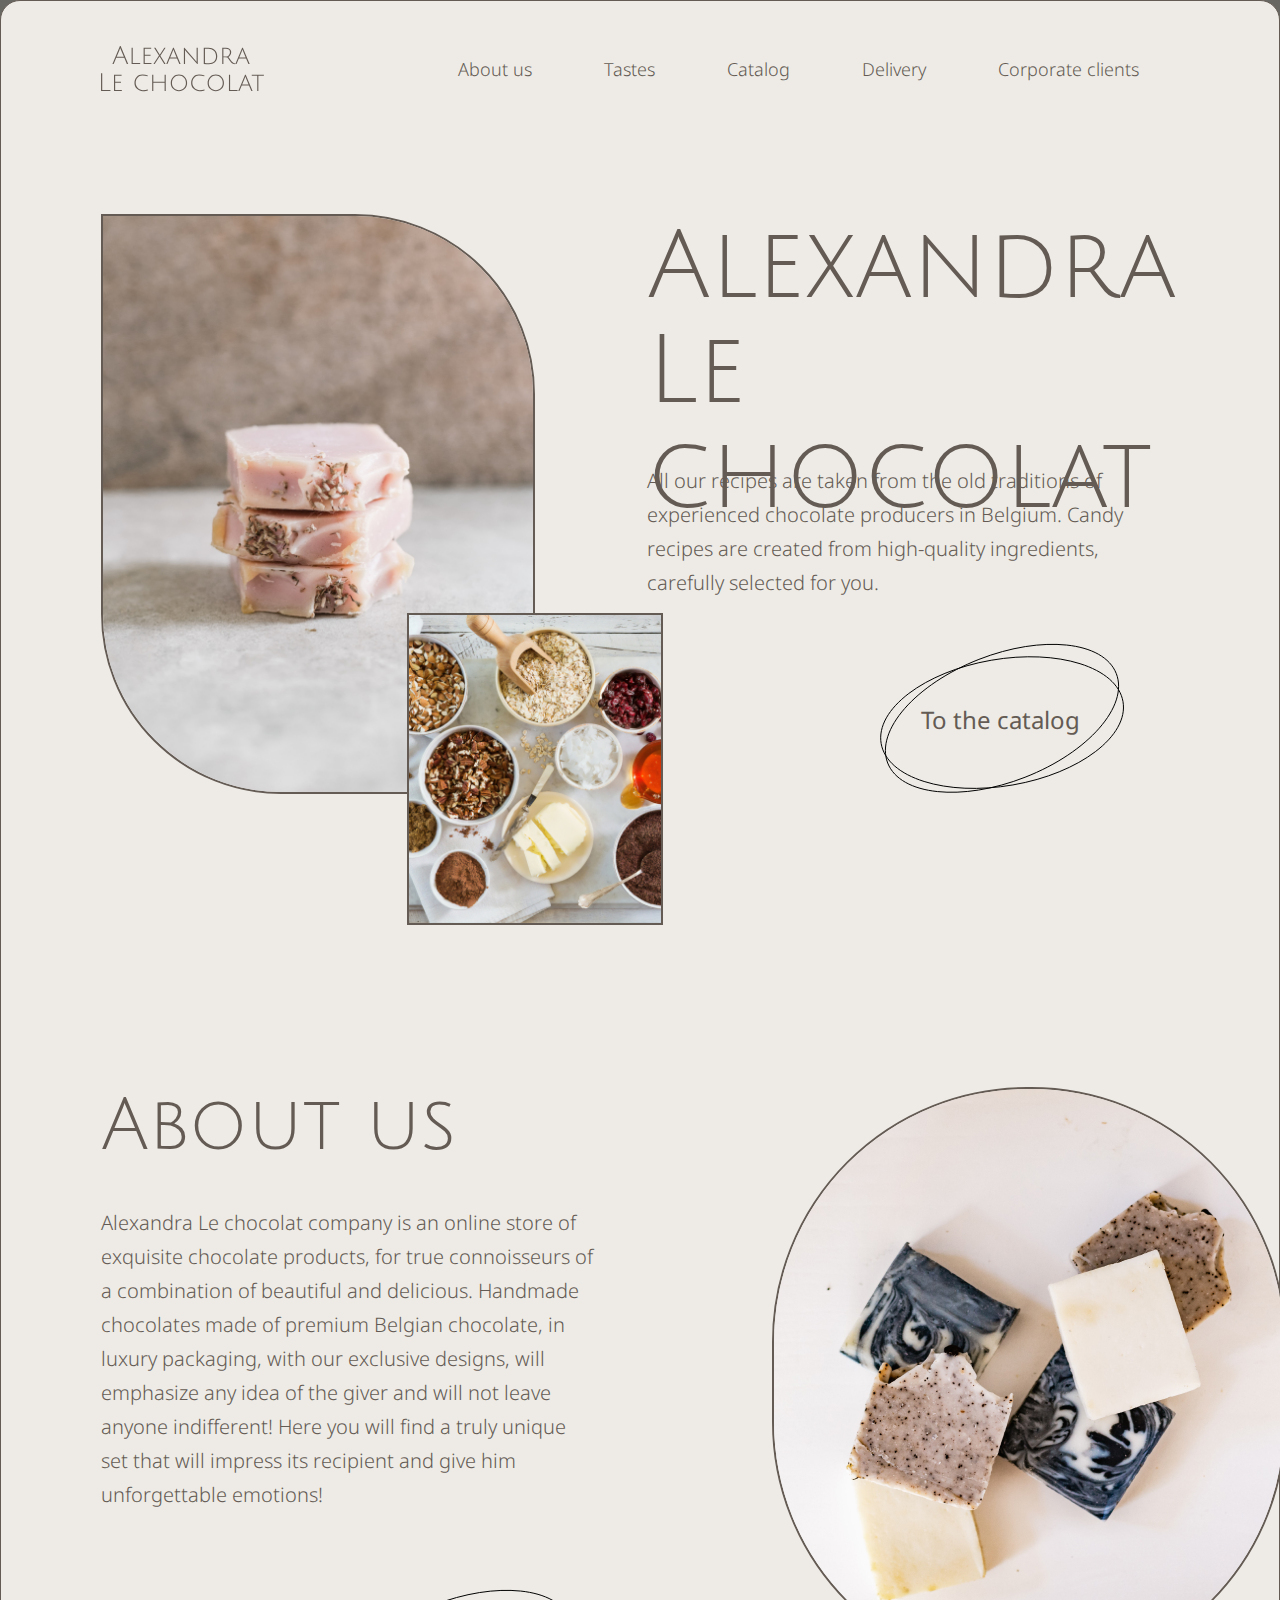
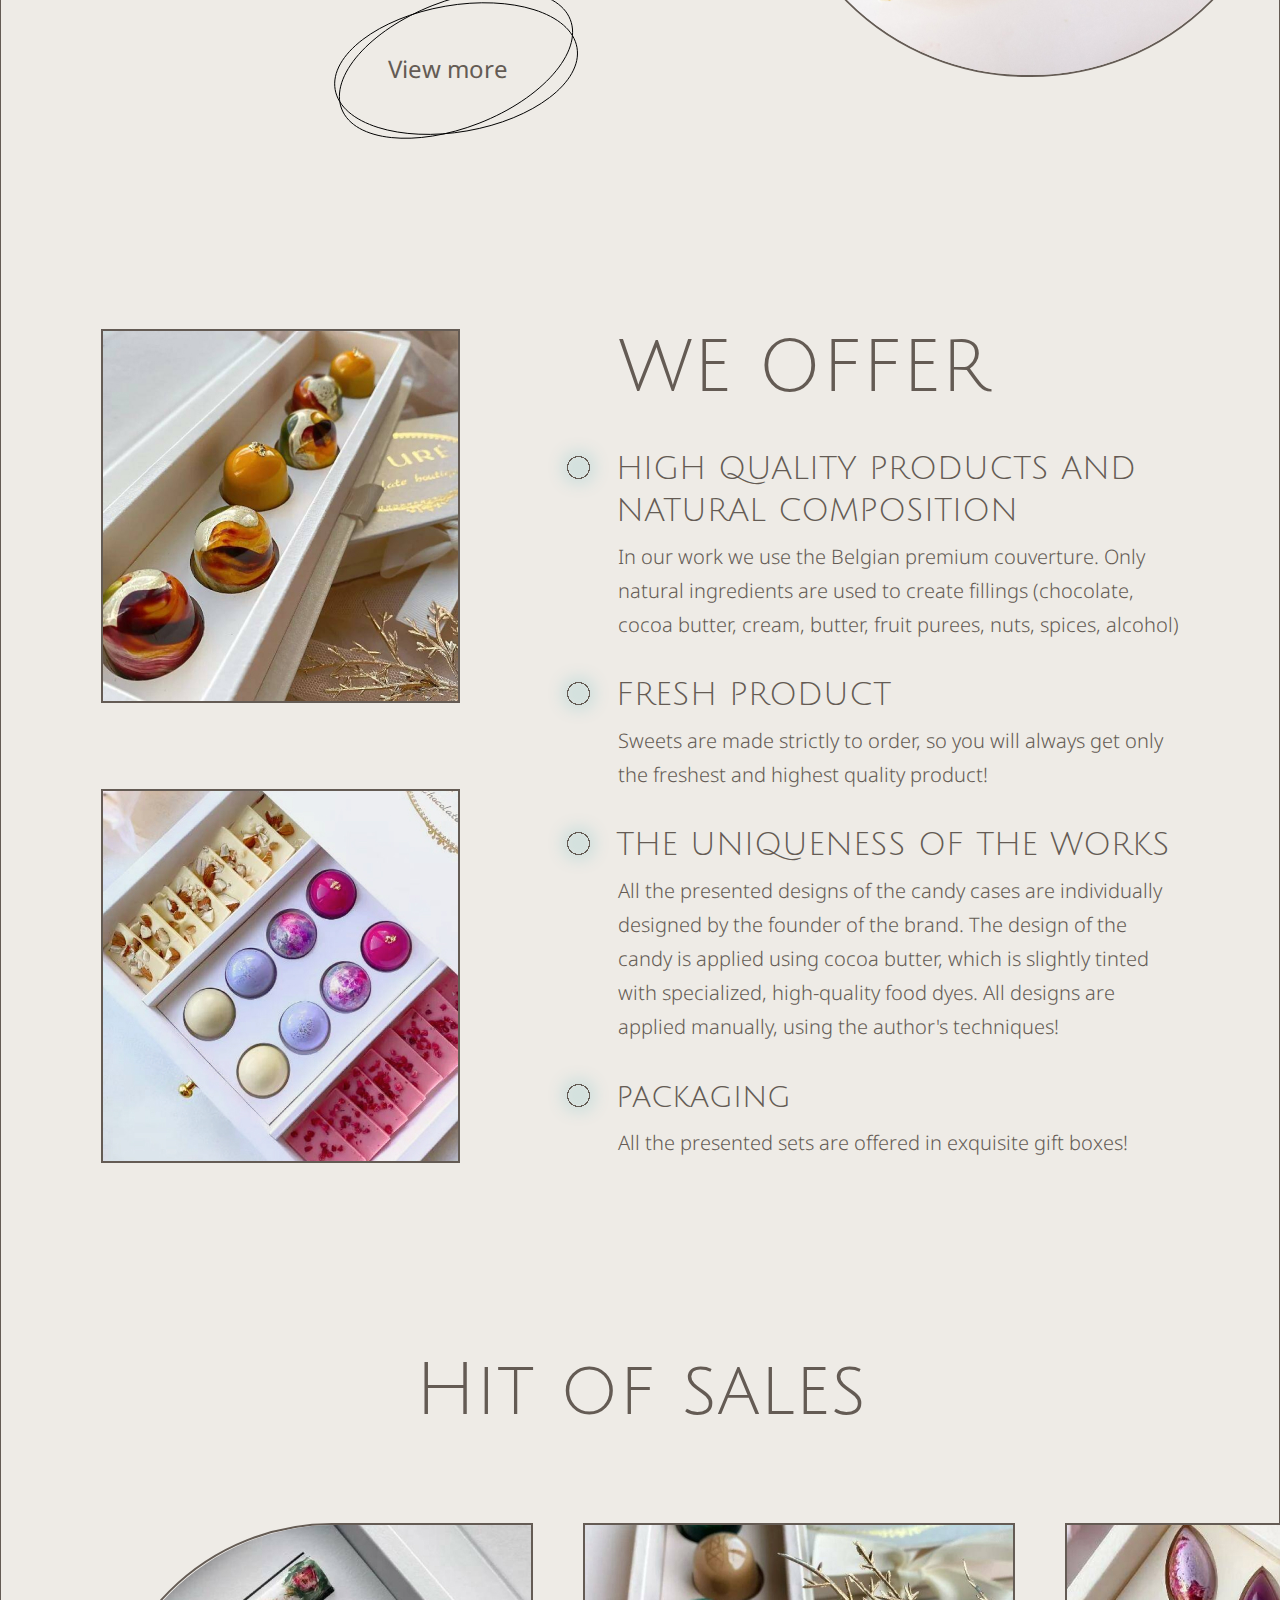
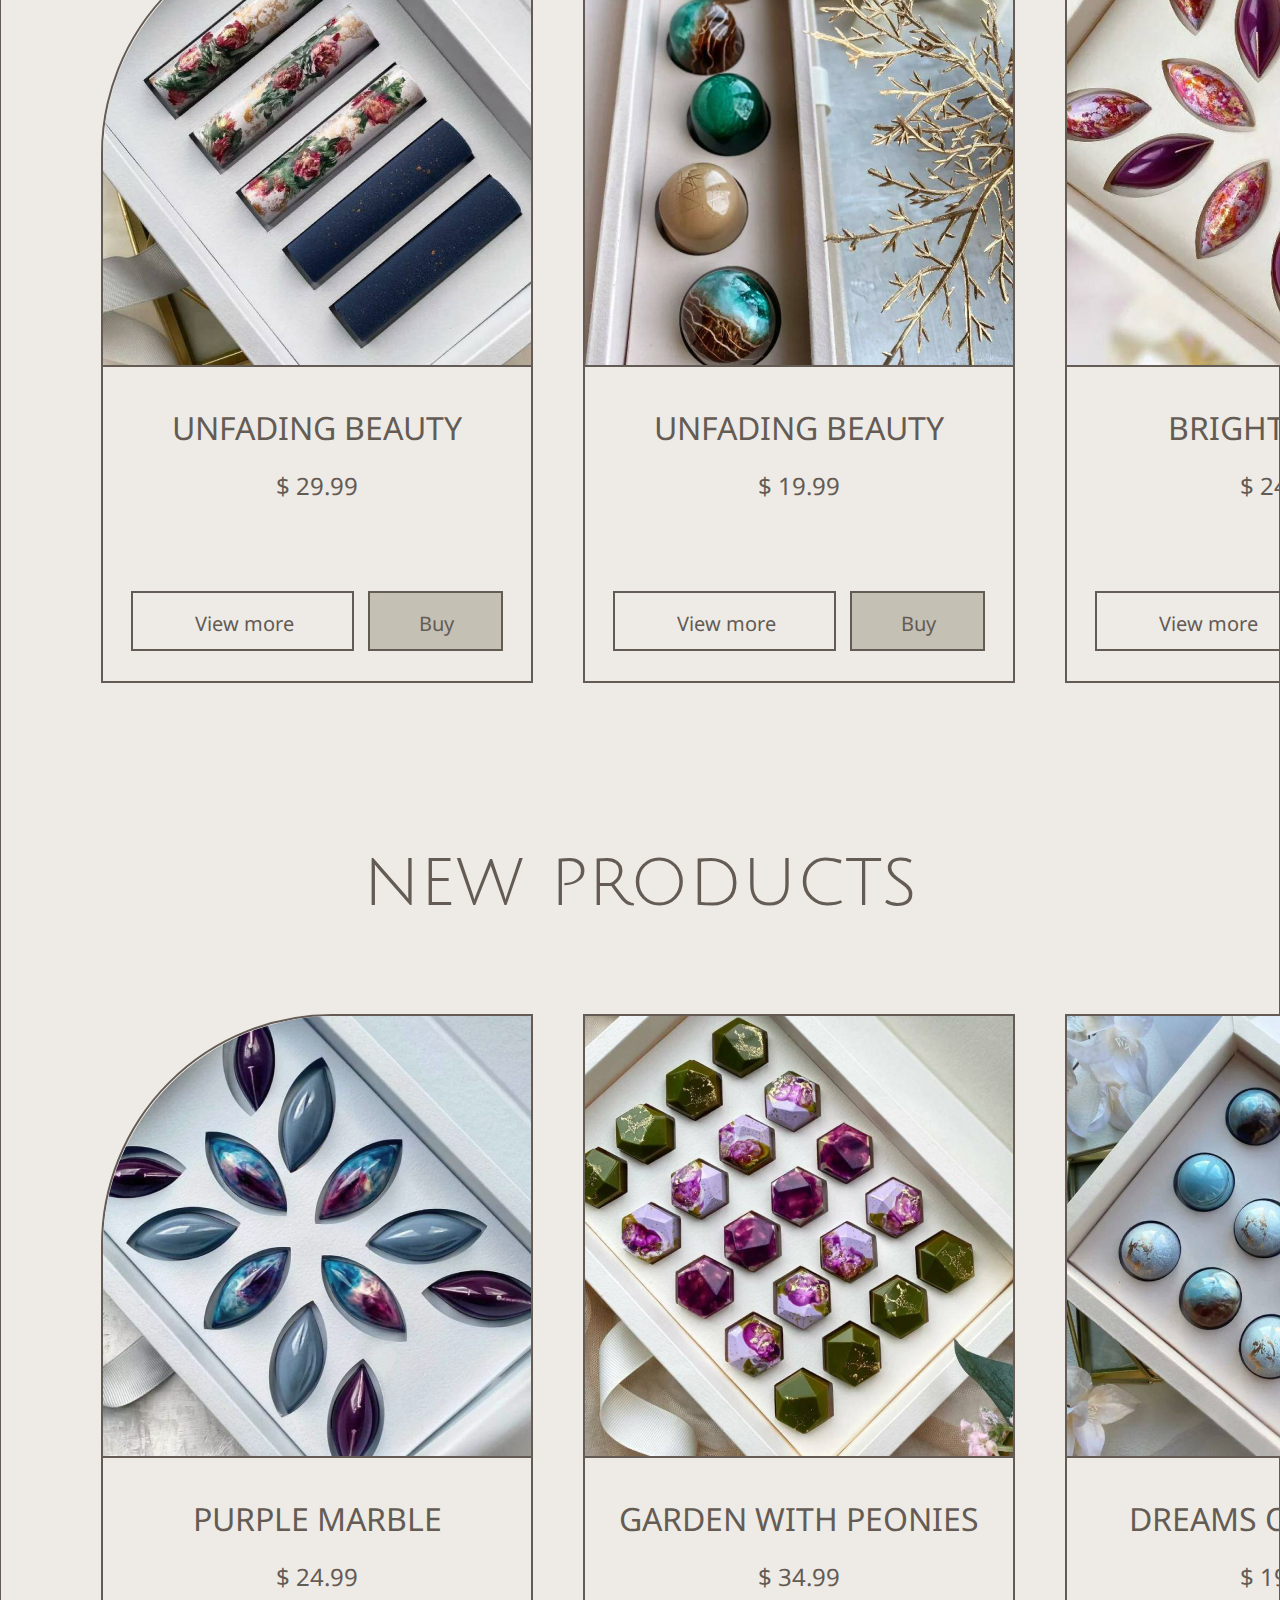
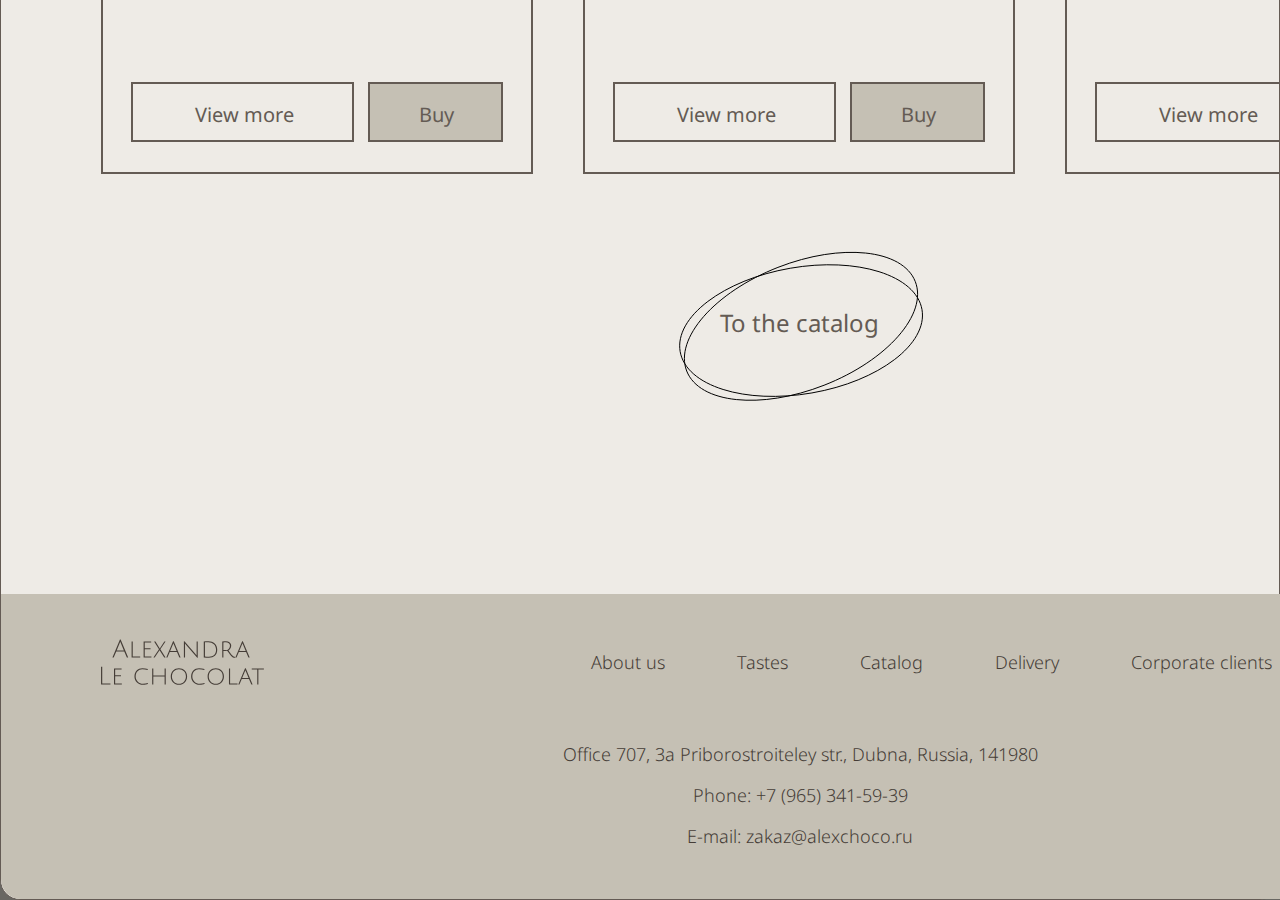
==== alexandra_chocolat/index.html @ aeb367ad "Add files via upload" ====
<!DOCTYPE html>
<html lang="en">
<head>
	<meta charset="UTF-8">
	<meta name="viewport" content="width=device-width, initial-scale=1.0">
	<title>Alexandra Le chocolat</title>
	<link rel="stylesheet" href="css/style.css">
	<link rel="preconnect" href="https://fonts.googleapis.com">
	<link rel="preconnect" href="https://fonts.gstatic.com" crossorigin>
	<link href="https://fonts.googleapis.com/css2?family=Noto+Sans:wght@300;400&display=swap" rel="stylesheet">
	<link rel="preconnect" href="https://fonts.googleapis.com">
	<link rel="preconnect" href="https://fonts.gstatic.com" crossorigin>
	<link href="https://fonts.googleapis.com/css2?family=Julius+Sans+One&family=Noto+Sans:wght@300;400&display=swap" rel="stylesheet">

</head>
<body>
	<div class="wrapper">
		<div class="container">

			<header class="header">
				<div class="header__main">
					<div class="header__menu">
						<div class="header__logo-block">
							<a href="#" class="header__logo">
								<img src="images/logo.svg" alt="" class="header__logo-alex">
							</a>
						</div>
						<nav class="header__menu-nav">
							<ul class="menu__list">
								<li class="menu__list-item">
									<a href="#" class="menu__list-link">About us</a>
								</li>
								<li class="menu__list-item">
									<a href="#" class="menu__list-link">Tastes</a>
								</li>
								<li class="menu__list-item">
									<a href="#" class="menu__list-link">Catalog</a>
								</li>
								<li class="menu__list-item">
									<a href="#" class="menu__list-link">Delivery</a>
								</li>
								<li class="menu__list-item">
									<a href="#" class="menu__list-link">Corporate clients</a>
								</li>
							</ul>
						</nav>
					</div>

					<div class="header__icon-block">
						<a href="#" class="header__icon-icon">
							<svg class ="header__icon-phone" width="32" height="32" viewBox="0 0 32 32" fill="none" xmlns="http://www.w3.org/2000/svg">
								<path id="icon_1" d="M30.9991 23.4608V27.977C31.0008 28.3962 30.9147 28.8112 30.7464 29.1954C30.5781 29.5795 30.3313 29.9243 30.0218 30.2078C29.7122 30.4912 29.3467 30.707 28.9488 30.8413C28.5508 30.9756 28.1292 31.0255 27.7108 30.9878C23.0692 30.4844 18.6106 28.9015 14.6934 26.3662C11.0488 24.0549 7.95889 20.9711 5.64301 17.3338C3.09379 13.4065 1.50736 8.93512 1.01224 4.28192C0.974549 3.86563 1.02412 3.44607 1.1578 3.04994C1.29149 2.65381 1.50635 2.28981 1.78871 1.9811C2.07108 1.67239 2.41475 1.42574 2.79786 1.25685C3.18097 1.08796 3.59512 1.00054 4.01394 1.00015H8.53912C9.27115 0.992955 9.98083 1.25167 10.5359 1.72806C11.0909 2.20445 11.4534 2.86601 11.5559 3.58944C11.7469 5.03473 12.1011 6.45381 12.6118 7.81962C12.8147 8.35844 12.8586 8.94403 12.7383 9.507C12.618 10.07 12.3386 10.5867 11.933 10.996L10.0173 12.9079C12.1646 16.6767 15.2914 19.7973 19.0677 21.9403L20.9833 20.0284C21.3935 19.6237 21.9112 19.3448 22.4753 19.2247C23.0394 19.1046 23.6262 19.1485 24.1661 19.351C25.5346 19.8607 26.9565 20.2142 28.4046 20.4048C29.1374 20.508 29.8065 20.8763 30.2849 21.4398C30.7633 22.0032 31.0174 22.7225 30.9991 23.4608Z" stroke="#645B54" stroke-width="1.5" stroke-linecap="round" stroke-linejoin="round"/>
							</svg>
						</a>
						<a href="#" class="header__icon-icon">
							<svg class="header__icon-basket" width="30" height="36" viewBox="0 0 30 36" fill="none" xmlns="http://www.w3.org/2000/svg">
								<path id="icon_2" d="M0.75 13.417H29.25V21.0003C29.25 28.8704 22.8701 35.2503 15 35.2503C7.12994 35.2503 0.75 28.8704 0.75 21.0003V13.417Z" stroke="#645B54" stroke-width="1.5"/>
								<path id="icon_2" d="M23.5712 16.3788V9.83928C23.5712 4.95748 19.6137 1 14.7319 1V1C9.85006 1 5.89258 4.95748 5.89258 9.83929V16.3788" stroke="#645B54" stroke-width="1.5"/>
							</svg>
						</a>
					</div>
				</div>
			</header>

			<div class="sticky__arrow btn-up_hide">
				<button class="sticky__arrow-btn">
						<img src="images/Arrow.svg" alt="" class="sticky__arrow-img">
				</button>
			</div>

			<main class="main">
				<div class="main__top-block">
					<div class="top__content">
						<div class="top__content-left">
							<img src="images/3_slice.jpg" alt="" class="left__3slise">
							<img src="images/up_pic.jpg" alt="" class="left__uppic">
						</div>
						<div class="top__content-right">
							<h1 class="right__main-text">
								Alexandra Le chocolat 
							</h1>
							<h4 class="right__descriptor-text">
								All our recipes are taken from the old traditions of experienced chocolate producers in Belgium. Candy recipes are created from high-quality ingredients, carefully selected for you.
							</h4>
							<div class="right__link">
									<img src="images/ellipse.svg" alt="" class="ellipse-form">
									<a href="#" class="link-catalog">
										To the catalog
									</a>
							</div>
						</div>
					</div>
				</div>
				<div class="main__about-block">
					<div class="about__content">
						<div class="about__content-left">
							<h2 class="left__main-text">
								About us 
							</h2>
							<h4 class="left__descriptor-text">
								Alexandra Le chocolat company is an online store of exquisite chocolate products, for true connoisseurs of a combination of beautiful and delicious. Handmade chocolates made of premium Belgian chocolate, in luxury packaging, with our exclusive designs, will emphasize any idea of the giver and will not leave anyone indifferent! Here you will find a truly unique set that will impress its recipient and give him unforgettable emotions!
							</h4>
							<div class="left__link">
								<img src="images/ellipse.svg" alt="" class="ellipse-form">
								<a href="#" class="link-viev">
									View more
								</a>
							</div>
						</div>
						<div class="about__content-right">
							<img src="images/about_pic.jpg" alt="" class="left__about-img">
						</div>
					</div>
				</div>
				<div class="main__weoffer-block">
					<div class="weoffer__content">
						<div class="weoffer__content-left">
							<img src="images/balls.jpg" alt="" class="left__balls">
							<img src="images/after_balls.jpg" alt="" class="left__after-balls">
						</div>
						<div class="weoffer__content-right">
							<h2 class="weoffer__main-text">
								WE OFFER
							</h2>
							
							<div class="right__block">
								<div class="weoffer__components">
									<img src="images/circle.svg" alt="" class="circle__num">
									<h3 class="weoffer__title">
										HIGH QUALITY PRODUCTS AND NATURAL COMPOSITION
									</h3>
								</div>
								<p class="weoffer__description">
									In our work we use the Belgian premium couverture. Only natural ingredients are used to create fillings (chocolate, cocoa butter, cream, butter, fruit purees, nuts, spices, alcohol)
								</p>
							</div>
							
							<div class="right__block">
								<div class="weoffer__components">
									<img src="images/circle.svg" alt="" class="circle__num">
									<h3 class="weoffer__title">
										FRESH PRODUCT
									</h3>
								</div>
								<p class="weoffer__description">
									Sweets are made strictly to order, so you will always get only the freshest and highest quality product!
								</p>
							</div>
							
							<div class="right__block">
								<div class="weoffer__components">
									<img src="images/circle.svg" alt="" class="circle__num">
									<h3 class="weoffer__title">
										THE UNIQUENESS OF THE WORKS
									</h3>
								</div>
								<p class="weoffer__description">
									All the presented designs of the candy cases are individually designed by the founder of the brand. The design of the candy is applied using cocoa butter, which is slightly tinted with specialized, high-quality food dyes. All designs are applied manually, using the author's techniques!
								</p>
							</div>
							
							<div class="right__block">
								<div class="weoffer__components">
									<img src="images/circle.svg" alt="" class="circle__num">
									<h3 class="weoffer__title">
										packaging
									</h3>
								</div>
								<p class="weoffer__description">
									All the presented sets are offered in exquisite gift boxes!
								</p>
							</div>
						</div>
					</div>
				</div>
				<div class="main__hit-block">
					<div class="hit__content">
						<h2 class="hit__content-title">
							Hit of sales
						</h2>
						<div class="hit__content-cards hit_1">
							<div class="card card__rad">
								<img src="images/h-cards/h_card-1.jpg" alt="" class="card__img card__img-rad">
								<div class="card__info">
									<h4 class="card__title">UNFADING BEAUTY</h4>
									<p class="card__price">$ 29.99</p>
								</div>
								<div class="card__links">
									<a href="#" class="card__link-view">View more</a>
									<a href="#" class="card__link-buy">Buy</a>
								</div>
							</div>

							<div class="card">
								<img src="images/h-cards/h_card-2.jpg" alt="" class="card__img">
								<div class="card__info">
									<h4 class="card__title">UNFADING BEAUTY</h4>
									<p class="card__price">$ 19.99 </p>
								</div>
								<div class="card__links">
									<a href="#" class="card__link-view">View more</a>
									<a href="#" class="card__link-buy">Buy</a>
								</div>
							</div>

							<div class="card">
								<img src="images/h-cards/h_card-3.jpg" alt="" class="card__img">
								<div class="card__info">
									<h4 class="card__title">BRIGHT MOOD</h4>
									<p class="card__price">$ 24.99 </p>
								</div>
								<div class="card__links">
									<a href="#" class="card__link-view">View more</a>
									<a href="#" class="card__link-buy">Buy</a>
								</div>
							</div>
						</div>
					</div>
				</div>
				
				<div class="main__newproducts-block">
					<div class="newproducts__content">
						<div class="hit__content">
						<h2 class="hit__content-title">
							new products
						</h2>
						<div class="hit__content-cards">
							<div class="card card__rad">
								<img src="images/n-cards/n_card-1.jpg" alt="" class="card__img card__img-rad">
								<div class="card__info">
									<h4 class="card__title">PURPLE MARBLE</h4>
									<p class="card__price">$ 24.99</p>
								</div>
								<div class="card__links">
									<a href="#" class="card__link-view">View more</a>
									<a href="#" class="card__link-buy">Buy</a>
								</div>
							</div>

							<div class="card">
								<img src="images/n-cards/n_card-2.jpg" alt="" class="card__img">
								<div class="card__info">
									<h4 class="card__title">GARDEN WITH PEONIES</h4>
									<p class="card__price">$ 34.99 </p>
								</div>
								<div class="card__links">
									<a href="#" class="card__link-view">View more</a>
									<a href="#" class="card__link-buy">Buy</a>
								</div>
							</div>

							<div class="card">
								<img src="images/n-cards/n_card-3.jpg" alt="" class="card__img">
								<div class="card__info">
									<h4 class="card__title">DREAMS OF BEAUTY</h4>
									<p class="card__price">$ 19.99 </p>
								</div>
								<div class="card__links">
									<a href="#" class="card__link-view">View more</a>
									<a href="#" class="card__link-buy">Buy</a>
								</div>
							</div>
						</div>
						<div class="new__link">
							<img src="images/ellipse.svg" alt="" class="new__ellipse-form">
							<a href="#" class="new__link-catalog">
								To the catalog
							</a>
						</div>
					</div>
					</div>
					
				</div>
			</main>

			<footer class="footer">
				<div class="footer__menu">
						<div class="footer__logo-block">
							<a href="#" class="footer__logo">
								<img src="images/footer_logo.svg" alt="" class="footer__logo-alex">
							</a>
						</div>
						<nav class="footer__menu-nav">
							<ul class="footer__menu-list">
								<li class="footer__menu-list-item">
									<a href="#" class="footer__menu-list-link">About us</a>
								</li>
								<li class="footer__menu-list-item">
									<a href="#" class="footer__menu-list-link">Tastes</a>
								</li>
								<li class="footer__menu-list-item">
									<a href="#" class="footer__menu-list-link">Catalog</a>
								</li>
								<li class="footer__menu-list-item">
									<a href="#" class="footer__menu-list-link">Delivery</a>
								</li>
								<li class="footer__menu-list-item">
									<a href="#" class="footer__menu-list-link">Corporate clients</a>
								</li>
							</ul>
						</nav>
						
					</div>
					<div class="footer__info">
							<p class="footer__info-text">
								Office 707, 3a Priborostroiteley str., Dubna, Russia, 141980
							</p>
							<p class="footer__info-text">
								Phone: +7 (965) 341-59-39 
							</p>
							<p class="footer__info-text text-mail">
								E-mail: zakaz@alexchoco.ru 
							</p>
					</div>
			</footer>
		</div>
	</div>
	<script src="js/main.js"></script>
</body>
</html>
---- alexandra_chocolat/css/style.css ----
@import url("nullstyle.css");
@font-face {
  font-family: "font";
  font-style: normal;
  font-weight: 400;
}

html, body{
	height: 100%;
}

body{
	background: #696762;
	font-family: 'Noto Sans', sans-serif;
}

a{
	color: inherit;
}

.wrapper {
	background-color: #EEEBE6;
	max-width: 1600px;
	min-height: 100%;
	margin: 0 auto;
	border: 1.5px solid #645B54;
	border-radius: 20px;
}

.container {
	margin-left: 100px;
	margin-right: 100px;
}

.sticky__arrow {
	width: 50px;
	height: 50px;
	position: sticky;
	top: 720px;
	left: 1550px;
	z-index: 11;
}

.sticky__arrow-btn {
	background-color: rgba(71, 64, 51, 0.1);
	border-radius: 50px;
	width: 50px;
	height: 50px;
	transition: all .3s ease;
}

.btn-up_hide {
  display: none;
}

@media (hover: hover) and (pointer: fine) {
	.sticky__arrow-btn:hover {
		background-color: rgba(214, 124, 79, 0.7);
	}
}

.sticky__arrow-link {}
.sticky__arrow-img {
	display: block;
	margin:auto;
}

.header {}

.header__main {
	max-width: 1401px;
	max-height: 54px;
	display: grid;
	grid-template-columns: repeat(2, 1fr);
	margin: 45px 100px 122px 0px;
}

.header__menu {
	display: flex;
}
.header__logo-block {}
.header__logo {}
.header__logo-alex {}

.header__menu-nav {
	margin: auto;
}

.menu__list {
	display: flex;
	padding-left: 194px;
	padding-right: 269px;
	white-space: nowrap;
	gap: 72px;
}

.menu__list-item {}

.menu__list-link {
	color: #645B54;
	font-weight: 300;
	font-size: 18px;
	line-height: 24.52px;
}

.header__icon-block {
	display: flex;
	gap: 30px;
	margin: auto;
}

.header__icon-icon {}

.header__icon-basket {}

.header__icon-phone {
	margin-top: 5px;
}



.main__top-block {}

.top__content {
	display: flex;
	margin-bottom: 160px ;
}

.top__content-left {
	max-width: 662px;
	max-height: 713px;
}

.left__3slise {
	max-width: 434px;
	position: relative;
	border-radius: 0 180px 0 180px;
	border: 2px solid #645B54;
	z-index: 5;
}

.left__uppic {
	max-width: 256px;
	max-height: 313px;
	position: relative;
	z-index: 10;
	top: -181px;
	left: 306px;
	border: 2px solid #645B54;
}

.top__content-right {
	margin-left: 28px;
}

.right__main-text {
	font-family: 'Julius Sans One', sans-serif;
	font-size: 96px;
	font-weight: 400;
	line-height: 105px;
	letter-spacing: 0em;
	text-align: left;
	color: #645B54;
	max-width: 650px;
	max-height: 210px;
	margin: 0px 0px 40px 0px;
}

.right__descriptor-text {
	font-family: 'Noto Sans', sans-serif;
	font-size: 20px;
	font-weight: 300;
	line-height: 34px;
	letter-spacing: 0em;
	text-align: left;
	color: #645B54;
	max-width: 712px;
	max-height: 102px;
	margin-bottom: 48px;
}

.right__link {
	max-width: 276px;
	max-height: 208.62px;
	margin-left: 217px;
}

.ellipse-form {
}

.link-catalog {
	position: relative;
	bottom: 120px;
	margin-left: 57px;
	white-space: nowrap;
	font-family: 'Noto Sans', sans-serif;
	color: #645B54;
	font-size: 24px;
	font-weight: 400;
	line-height: 33px;
	letter-spacing: 0em;
	text-align: left;
	z-index: 10;
}

.link-catalog__text{
}



.main__about-block {}

.about__content {
	display: flex;
	margin-bottom: 160px;
}

.about__content-left {
	max-width: 710px;
	margin-right: 178px;
}

.left__main-text {
	font-family: 'Julius Sans One', sans-serif;
	color: #645B54;
	font-size: 72px;
	font-weight: 400;
	line-height: 79px;
	letter-spacing: 0em;
	text-align: left;
	margin-bottom: 40px;
}

.left__descriptor-text {
	font-family: 'Noto Sans', sans-serif;
	font-size: 20px;
	font-weight: 300;
	line-height: 34px;
	letter-spacing: 0em;
	text-align: left;
	color: #645B54;
}

.left__link {
	margin-left: 217px;
	margin-top: 48px;
}

.ellipse-form {}

.link-viev {
	position: relative;
	white-space: nowrap;
	font-family: 'Noto Sans', sans-serif;
	color: #645B54;
	font-size: 24px;
	font-weight: 400;
	line-height: 33px;
	letter-spacing: 0em;
	text-align: left;
	margin-left: -210px;
	top: 92px;
}
.about__content-right {}

.left__about-img {
	border-radius: 255px;
	border: 2px solid #645B54;
}



.main__weoffer-block {}

.weoffer__content {
	display: flex;
	margin-bottom: 160px;
}

.weoffer__content-left {
	display: grid;
	grid-template-columns: repeat(1, 1fr);
	gap: 57px;
}

.left__balls {
	border: 2px solid #645B54;
}
.left__after-balls {
	border: 2px solid #645B54;
}

.weoffer__content-right {
	margin-left: 158px;
}

.weoffer__main-text {
	font-family: 'Julius Sans One', sans-serif;
	color: #645B54;
	font-size: 72px;
	font-weight: 400;
	line-height: 79px;
	letter-spacing: 0em;
	text-align: left;
	margin-bottom: 40px;
}

.weoffer__components{
	display: flex;
	margin-left: -70px;
	gap: 7px;
}

.right__block {
}

.circle__num {
	position: relative;
	max-height: 61px;
	margin-top: -11px;
}

.weoffer__title {
	font-family: 'Julius Sans One', sans-serif;
	color: #645B54;
	font-size: 32px;
	font-weight: 400;
	line-height: 42px;
	letter-spacing: 0em;
	text-align: left;
	margin-bottom: 8px;
}
.weoffer__description {
	font-family: 'Noto Sans', sans-serif;
	color: #645B54;
	font-size: 20px;
	font-weight: 300;
	line-height: 34px;
	letter-spacing: 0em;
	text-align: left;
	margin-bottom: 32px;
}



.hit__content {
}

.hit__content-title {
	font-family: 'Julius Sans One', sans-serif;
	color: #645B54;
	font-size: 72px;
	font-weight: 400;
	line-height: 79px;
	letter-spacing: 0em;
	text-align: center;
	margin-bottom: 92px;

}

.hit__content-cards {
	display: grid;
	grid-template-columns: repeat(3, 1fr);
	gap: 50px;
}

.hit_1{
	margin-bottom: 160px;
}

.card {
	border: 2px solid #645B54;
}

.card__rad {
	border-radius: 231px 0px 0px 0px;
}

.card__img-rad{
	border-radius: 231px 0px 0px 0px;
}

.card__img {
	width: 100%;
	margin-bottom: 40px;
	border-bottom: 2px solid #645B54;
}
.card__info {}

.card__title {
	font-family: 'Noto Sans', sans-serif;
	color: #645B54;
	font-size: 32px;
	font-weight: 400;
	line-height: 42px;
	letter-spacing: 0em;
	text-align: center;
	margin-bottom: 16px;
}

.card__price {
	font-family: 'Noto Sans', sans-serif;
	color: #645B54;
	font-size: 24px;
	font-weight: 400;
	line-height: 42px;
	letter-spacing: 0em;
	text-align: center;
	margin-bottom: 84px;
}

.card__links{
	display: flex;
	gap: 14px;
	margin: 0px 28px 30px 28px;
}

.card__link-view {
	display: block;
	max-width: 223px;
	max-height: 60px;
	padding: 17px 62px 16px 62px;
	font-family: 'Noto Sans', sans-serif;
	color: #645B54;
	font-size: 20px;
	font-weight: 400;
	line-height: 27px;
	letter-spacing: 0em;
	text-align: left;
	border: 2px solid #645B54;
	white-space: nowrap;
}

.card__link-buy {
	display: block;
	max-width: 135px;
	max-height: 60px;
	padding: 17px 50px 16px 49px;
	font-family: 'Noto Sans', sans-serif;
	color: #645B54;
	background-color: #C5C0B4;
	font-size: 20px;
	font-weight: 400;
	line-height: 27px;
	letter-spacing: 0em;
	text-align: left;
	border: 2px solid #645B54;
}


.new__link {
}

.new__ellipse-form {
	margin: 48px 562px 130px 562px;
}
.new__link-catalog {
	position: relative;
	top: -255px;
	white-space: nowrap;
	font-family: 'Noto Sans', sans-serif;
	color: #645B54;
	font-size: 24px;
	font-weight: 400;
	line-height: 33px;
	letter-spacing: 0em;
	text-align: left;
	z-index: 10;
	margin: 0px 619px 0px 619px;
}


.footer {
	position: relative;
	left: -100px;
	right: -100px;
	width: 1598px;
	max-height: 375px;
	height: 100%;
	background-color: #C5C0B4;
	border-radius: 0 0 20px 20px;
}

.footer__menu {
	display: flex;
	margin-bottom: 57px;
	padding-top: 45px;
}

.footer__logo-block {}
.footer__logo {}

.footer__logo-alex {
	margin-left: 100px;
}
.footer__menu-nav {
	margin: auto;
}

.footer__menu-list {
	display: flex;
	gap: 72px;
}

.footer__menu-list-item {}
.footer__menu-list-link {
	color: #453D37;
	font-weight: 300;
	font-size: 18px;
	line-height: 24.52px;
}

.footer__info {
	font-family: 'Noto Sans', sans-serif;
	color: #453D37;
	font-size: 18px;
	font-weight: 300;
	line-height: 25px;
	letter-spacing: 0em;
	text-align: center;
	white-space: nowrap;
}

.footer__info-text+.footer__info-text {
	margin-top: 16px;
}

.text-mail{
	padding-bottom: 50px;
}

.card__link-buy:hover{
	color: #fff;
}

a:hover, .link-catalog__text:hover {
	color: #ed8805;
	transition: all .3s ease;
}

a{
	transition: all .3s ease;
}

a svg:hover #icon_1,
a svg:hover #icon_2{
	stroke: #ed8805;
	transition: all .3s ease;
}

a svg #icon_1,
a svg #icon_2{
	transition: all .3s ease;
}

.main__stage__5-block:hover + .main__stage__6-block img{
	margin-left: 32px;
	transition: all .5s ease;
}

.main__stage__5-block + .main__stage__6-block img{
	transition: all .5s ease;
}
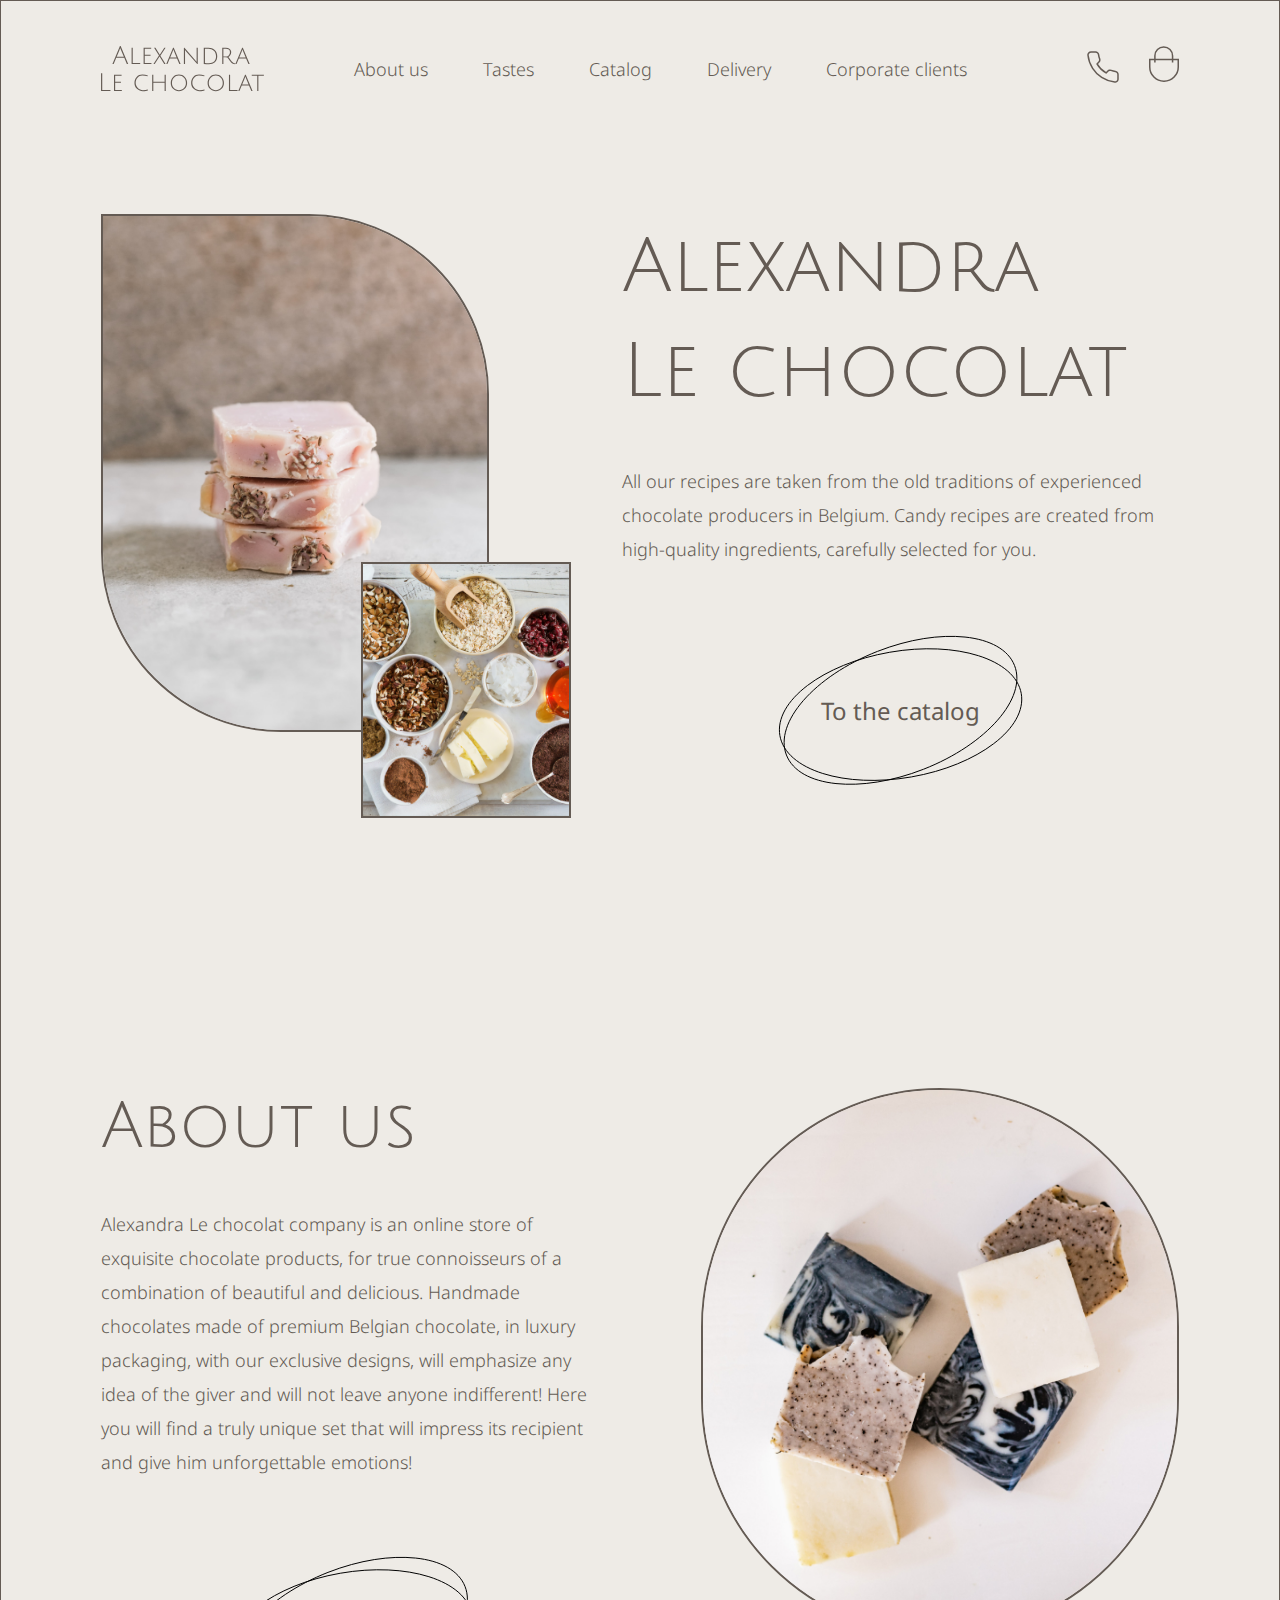
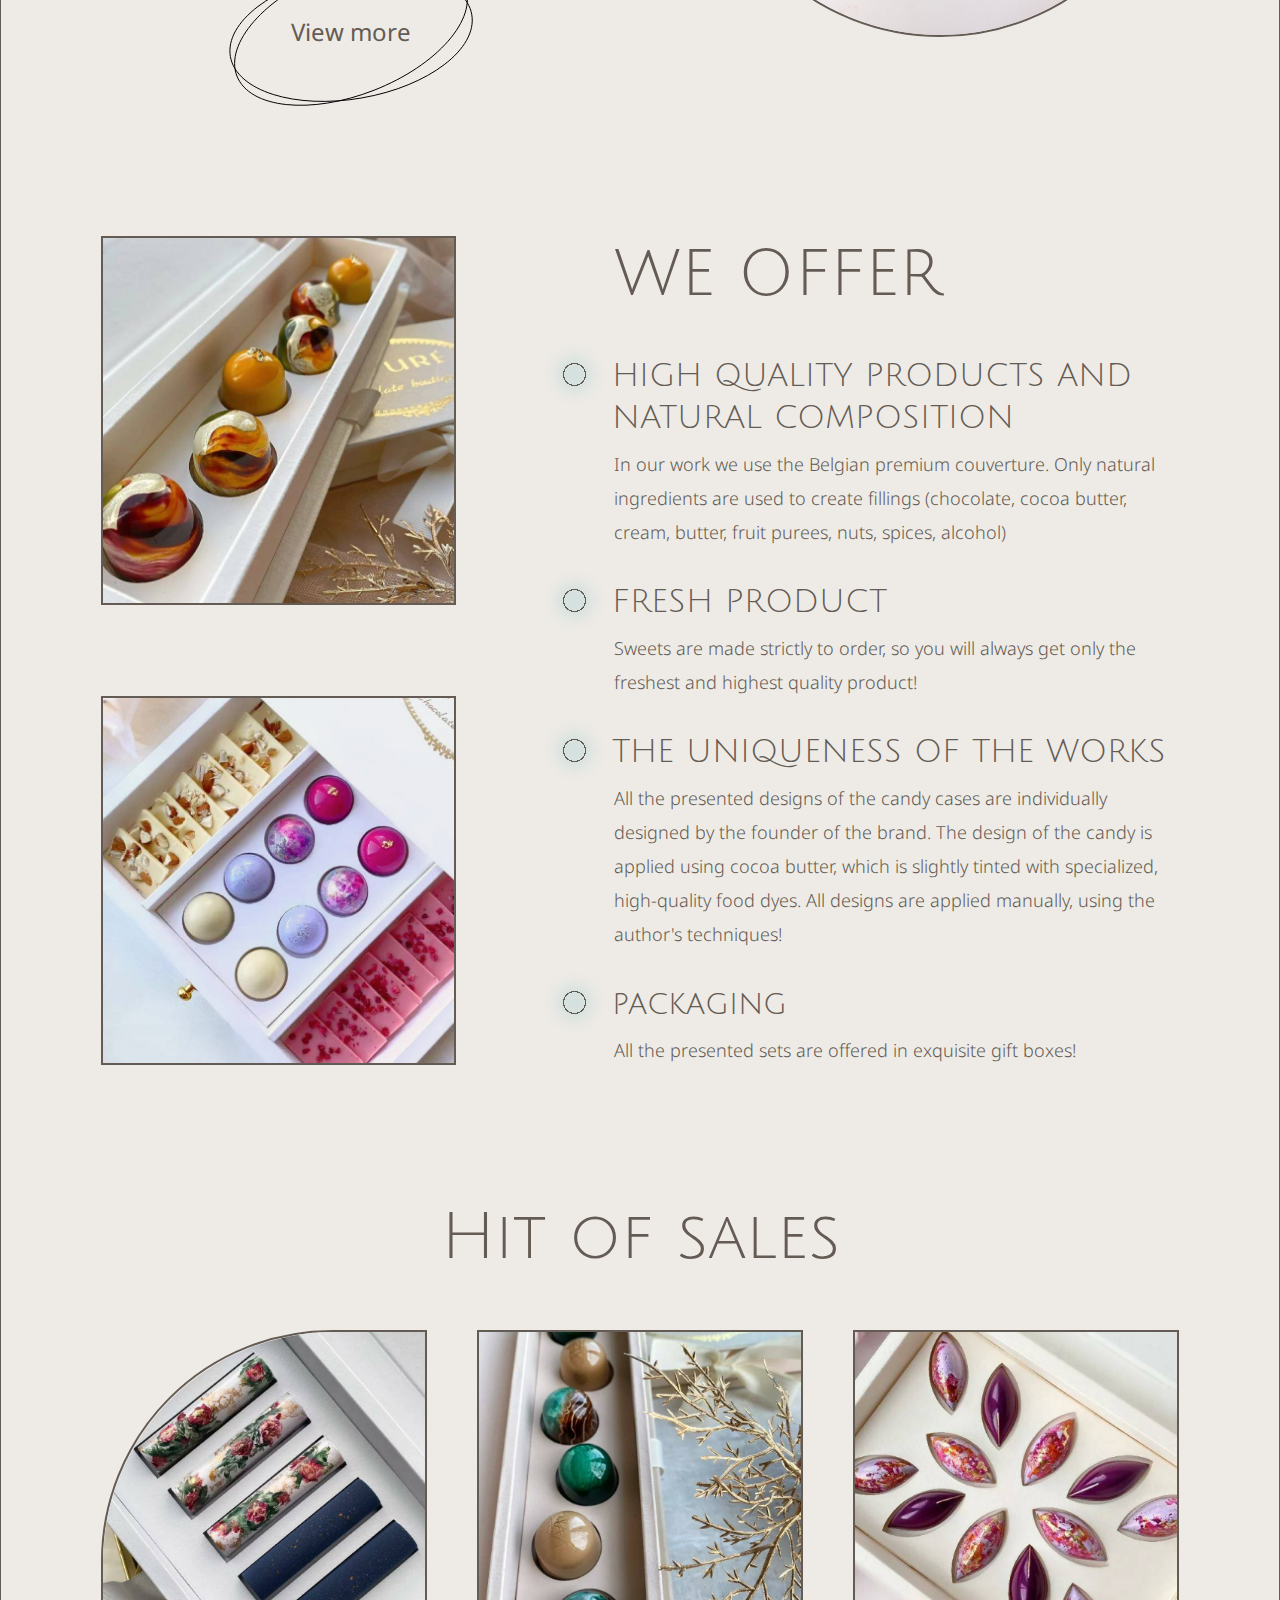
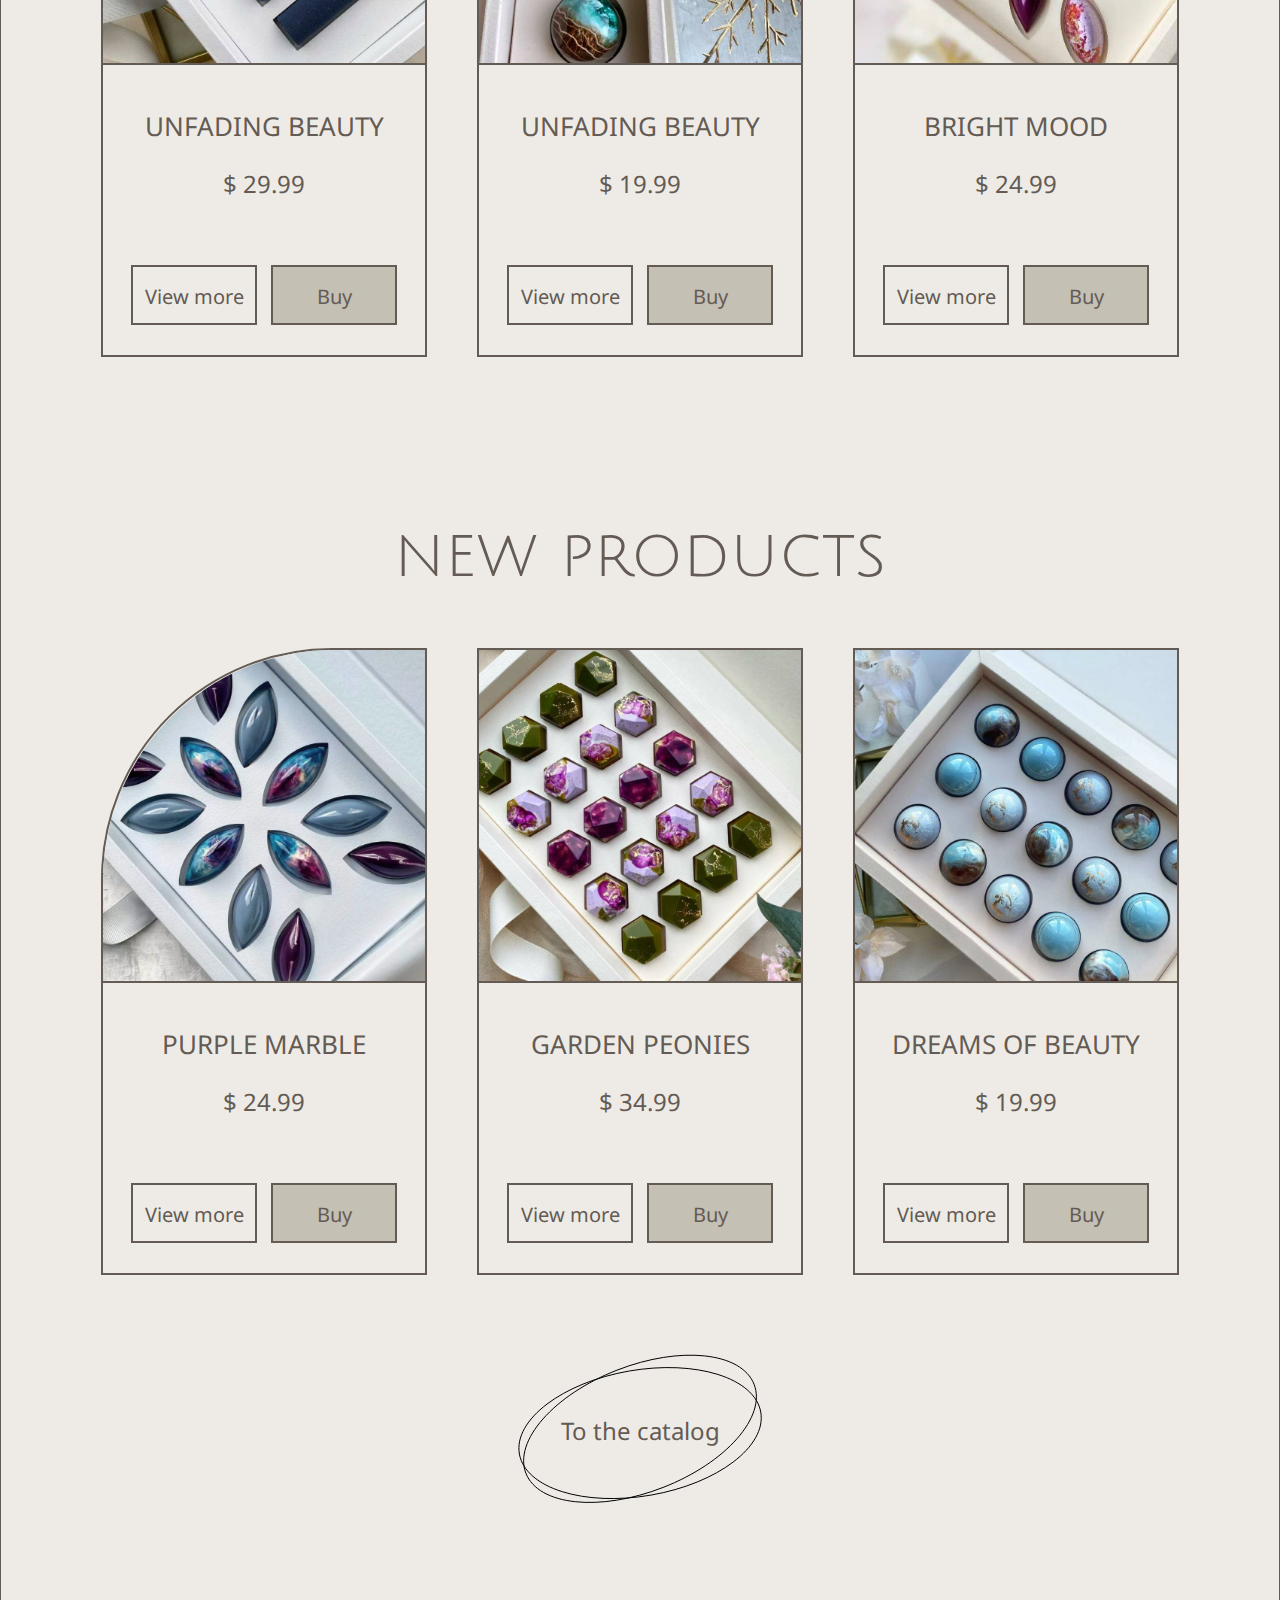
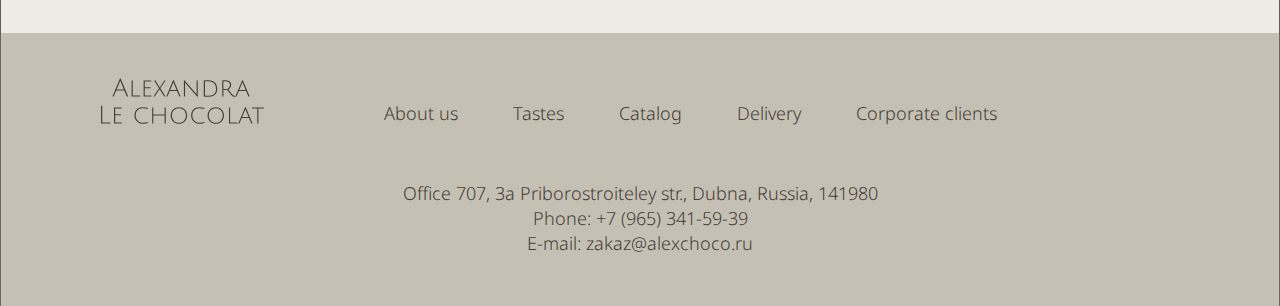
==== commit 5493723d: "Add files via upload" ====
--- a/alexandra_chocolat/index.html
+++ b/alexandra_chocolat/index.html
@@ -1,5 +1,5 @@
 <!DOCTYPE html>
-<html lang="en">
+<html lang="en" >
 <head>
 	<meta charset="UTF-8">
 	<meta name="viewport" content="width=device-width, initial-scale=1.0">
@@ -13,8 +13,8 @@
 	<link href="https://fonts.googleapis.com/css2?family=Julius+Sans+One&family=Noto+Sans:wght@300;400&display=swap" rel="stylesheet">
 
 </head>
-<body>
-	<div class="wrapper">
+<body >
+	<div class="wrapper lock-padding" >
 		<div class="container">
 
 			<header class="header">
@@ -34,7 +34,7 @@
 									<a href="#" class="menu__list-link">Tastes</a>
 								</li>
 								<li class="menu__list-item">
-									<a href="#" class="menu__list-link">Catalog</a>
+									<a href="catalog.html" class="menu__list-link">Catalog</a>
 								</li>
 								<li class="menu__list-item">
 									<a href="#" class="menu__list-link">Delivery</a>
@@ -58,12 +58,17 @@
 								<path id="icon_2" d="M23.5712 16.3788V9.83928C23.5712 4.95748 19.6137 1 14.7319 1V1C9.85006 1 5.89258 4.95748 5.89258 9.83929V16.3788" stroke="#645B54" stroke-width="1.5"/>
 							</svg>
 						</a>
+						<button class="menu__btn">
+							<span class="spn"></span>
+							<span class="spn"></span>
+							<span class="spn"></span>
+						</button>
 					</div>
 				</div>
 			</header>
 
-			<div class="sticky__arrow btn-up_hide">
-				<button class="sticky__arrow-btn">
+			<div class="sticky__arrow btn-up_hide ">
+				<button class="sticky__arrow-btn ">
 						<img src="images/Arrow.svg" alt="" class="sticky__arrow-img">
 				</button>
 			</div>
@@ -77,14 +82,14 @@
 						</div>
 						<div class="top__content-right">
 							<h1 class="right__main-text">
-								Alexandra Le chocolat 
+								Alexandra <br>Le chocolat 
 							</h1>
 							<h4 class="right__descriptor-text">
 								All our recipes are taken from the old traditions of experienced chocolate producers in Belgium. Candy recipes are created from high-quality ingredients, carefully selected for you.
 							</h4>
 							<div class="right__link">
 									<img src="images/ellipse.svg" alt="" class="ellipse-form">
-									<a href="#" class="link-catalog">
+									<a href="catalog.html" class="link-catalog">
 										To the catalog
 									</a>
 							</div>
@@ -126,7 +131,7 @@
 							<div class="right__block">
 								<div class="weoffer__components">
 									<img src="images/circle.svg" alt="" class="circle__num">
-									<h3 class="weoffer__title">
+									<h3 class="weoffer__title tb">
 										HIGH QUALITY PRODUCTS AND NATURAL COMPOSITION
 									</h3>
 								</div>
@@ -150,7 +155,7 @@
 							<div class="right__block">
 								<div class="weoffer__components">
 									<img src="images/circle.svg" alt="" class="circle__num">
-									<h3 class="weoffer__title">
+									<h3 class="weoffer__title micro-t">
 										THE UNIQUENESS OF THE WORKS
 									</h3>
 								</div>
@@ -186,19 +191,19 @@
 									<p class="card__price">$ 29.99</p>
 								</div>
 								<div class="card__links">
-									<a href="#" class="card__link-view">View more</a>
-									<a href="#" class="card__link-buy">Buy</a>
-								</div>
-							</div>
-
-							<div class="card">
+									<a href="#popup" class="card__link-view popup-link">View more</a>
+									<a href="#" class="card__link-buy">Buy</a>
+								</div>
+							</div>
+
+							<div class="card card-none">
 								<img src="images/h-cards/h_card-2.jpg" alt="" class="card__img">
 								<div class="card__info">
 									<h4 class="card__title">UNFADING BEAUTY</h4>
 									<p class="card__price">$ 19.99 </p>
 								</div>
 								<div class="card__links">
-									<a href="#" class="card__link-view">View more</a>
+									<a href="#popup" class="card__link-view popup-link">View more</a>
 									<a href="#" class="card__link-buy">Buy</a>
 								</div>
 							</div>
@@ -210,7 +215,7 @@
 									<p class="card__price">$ 24.99 </p>
 								</div>
 								<div class="card__links">
-									<a href="#" class="card__link-view">View more</a>
+									<a href="#popup" class="card__link-view popup-link">View more</a>
 									<a href="#" class="card__link-buy">Buy</a>
 								</div>
 							</div>
@@ -232,7 +237,7 @@
 									<p class="card__price">$ 24.99</p>
 								</div>
 								<div class="card__links">
-									<a href="#" class="card__link-view">View more</a>
+									<a href="#popup" class="card__link-view popup-link">View more</a>
 									<a href="#" class="card__link-buy">Buy</a>
 								</div>
 							</div>
@@ -240,30 +245,30 @@
 							<div class="card">
 								<img src="images/n-cards/n_card-2.jpg" alt="" class="card__img">
 								<div class="card__info">
-									<h4 class="card__title">GARDEN WITH PEONIES</h4>
+									<h4 class="card__title">GARDEN PEONIES</h4>
 									<p class="card__price">$ 34.99 </p>
 								</div>
 								<div class="card__links">
-									<a href="#" class="card__link-view">View more</a>
-									<a href="#" class="card__link-buy">Buy</a>
-								</div>
-							</div>
-
-							<div class="card">
+									<a href="#popup" class="card__link-view popup-link">View more</a>
+									<a href="#" class="card__link-buy">Buy</a>
+								</div>
+							</div>
+
+							<div class="card card-none">
 								<img src="images/n-cards/n_card-3.jpg" alt="" class="card__img">
 								<div class="card__info">
 									<h4 class="card__title">DREAMS OF BEAUTY</h4>
 									<p class="card__price">$ 19.99 </p>
 								</div>
 								<div class="card__links">
-									<a href="#" class="card__link-view">View more</a>
+									<a href="#popup" class="card__link-view popup-link">View more</a>
 									<a href="#" class="card__link-buy">Buy</a>
 								</div>
 							</div>
 						</div>
 						<div class="new__link">
 							<img src="images/ellipse.svg" alt="" class="new__ellipse-form">
-							<a href="#" class="new__link-catalog">
+							<a href="catalog.html" class="new__link-catalog">
 								To the catalog
 							</a>
 						</div>
@@ -273,7 +278,7 @@
 				</div>
 			</main>
 
-			<footer class="footer">
+			<footer class="footer ">
 				<div class="footer__menu">
 						<div class="footer__logo-block">
 							<a href="#" class="footer__logo">
@@ -289,7 +294,7 @@
 									<a href="#" class="footer__menu-list-link">Tastes</a>
 								</li>
 								<li class="footer__menu-list-item">
-									<a href="#" class="footer__menu-list-link">Catalog</a>
+									<a href="catalog.html" class="footer__menu-list-link">Catalog</a>
 								</li>
 								<li class="footer__menu-list-item">
 									<a href="#" class="footer__menu-list-link">Delivery</a>
@@ -315,6 +320,46 @@
 			</footer>
 		</div>
 	</div>
+
+	<div class="popup" id="popup">
+		<div class="popup__body">
+			<div class="popup__content">
+				<a href="#" class="popup__close close-popup">
+					<svg class="popup__close-icon" width="22" height="22" viewBox="0 0 22 22" fill="none" xmlns="http://www.w3.org/2000/svg">
+					<path id="icon_3" d="M1 1L21 21M21 1L1 21" stroke="#645B54" stroke-width="1.5"/>
+					</svg>
+
+				</a>
+				<div class="popup__content-main">
+					<img src="images/p-cards/p_card-1.jpg" alt="" class="popup__img">
+					<img src="images/p-cards/p_min-1.jpg" alt="" class="popup__img-min">
+					<div class="popup__text">
+						<p class="popup__title">BRIGHT MOOD</p>
+						<p class="popup__text-main">Set of 12 case chocolates</p>
+						<p class="popup__text-info">
+							Candy shape — petals;<br>
+							Box — cashiered book with ribbons, large; <br>
+							Color — metallic gray;<br>
+							Production time — 2 days;<br>
+							The number of flavors is 3 flavors.
+						</p>
+						<div class="popup__content-bottom">
+							<p class="popup__price">$ 24.99</p>
+							<div class="popup__buy-btn">
+								<img src="images/ellipse.svg" alt="" class="popup__ellipse-form">
+								<a href="#" class="popup__buy-link">
+								Buy
+								</a>
+							</div>
+						</div>
+					</div>
+				</div>
+
+			</div>
+		</div>
+	</div>
+
 	<script src="js/main.js"></script>
+	<script src="js/popup.js"></script>
 </body>
 </html>--- a/alexandra_chocolat/css/style.css
+++ b/alexandra_chocolat/css/style.css
@@ -12,7 +12,13 @@
 body{
 	background: #696762;
 	font-family: 'Noto Sans', sans-serif;
-}
+	width: 100%;
+}
+
+body.lock {
+	overflow: hidden;
+}
+
 
 a{
 	color: inherit;
@@ -21,32 +27,35 @@
 .wrapper {
 	background-color: #EEEBE6;
 	max-width: 1600px;
-	min-height: 100%;
+	width: 100%;
 	margin: 0 auto;
 	border: 1.5px solid #645B54;
-	border-radius: 20px;
+	position: absolute;
+	right: 0;
+	left: 0;
 }
 
 .container {
+	max-width: 1400px;
 	margin-left: 100px;
 	margin-right: 100px;
 }
 
 .sticky__arrow {
 	width: 50px;
-	height: 50px;
 	position: sticky;
-	top: 720px;
-	left: 1550px;
+	top: 90%;
+	left: 100%;
 	z-index: 11;
 }
 
 .sticky__arrow-btn {
+	position: relative;
+	left: 100%;
 	background-color: rgba(71, 64, 51, 0.1);
 	border-radius: 50px;
 	width: 50px;
 	height: 50px;
-	transition: all .3s ease;
 }
 
 .btn-up_hide {
@@ -68,11 +77,10 @@
 .header {}
 
 .header__main {
-	max-width: 1401px;
+	max-width: 1400px;
 	max-height: 54px;
-	display: grid;
-	grid-template-columns: repeat(2, 1fr);
-	margin: 45px 100px 122px 0px;
+	display: flex;
+	margin: 45px 0px 122px 0px;
 }
 
 .header__menu {
@@ -87,11 +95,39 @@
 }
 
 .menu__list {
+	
 	display: flex;
-	padding-left: 194px;
-	padding-right: 269px;
+	margin-left: 194px;
+	margin-right: 269px;
 	white-space: nowrap;
 	gap: 72px;
+}
+
+.menu__list.menu__list--active{
+	transform: translateY(0%);
+	transition: transform .3s ease;
+	position: absolute;
+	z-index: 15;
+}
+
+.menu__btn{
+	width: 30px;
+	height: 20px;
+	display: flex;
+	flex-direction: column;
+	justify-content: space-between;
+	padding: 0;
+	border: none;
+	background-color: #EEEBE6;
+	cursor: pointer;
+	display: none;
+}
+
+
+.menu__btn span{
+	height: 2px;
+	background-color: #645B54;
+	width: 100%;
 }
 
 .menu__list-item {}
@@ -118,21 +154,20 @@
 }
 
 
-
 .main__top-block {}
 
 .top__content {
 	display: flex;
-	margin-bottom: 160px ;
 }
 
 .top__content-left {
 	max-width: 662px;
-	max-height: 713px;
 }
 
 .left__3slise {
+	width: 100%;
 	max-width: 434px;
+	min-width: 155px;
 	position: relative;
 	border-radius: 0 180px 0 180px;
 	border: 2px solid #645B54;
@@ -140,8 +175,9 @@
 }
 
 .left__uppic {
+	width: 100%;
 	max-width: 256px;
-	max-height: 313px;
+	min-width: 108px;
 	position: relative;
 	z-index: 10;
 	top: -181px;
@@ -175,23 +211,20 @@
 	text-align: left;
 	color: #645B54;
 	max-width: 712px;
-	max-height: 102px;
 	margin-bottom: 48px;
 }
 
 .right__link {
-	max-width: 276px;
+	position: relative;
+}
+
+.ellipse-form {
+	width: 100%;
 	max-height: 208.62px;
-	margin-left: 217px;
-}
-
-.ellipse-form {
 }
 
 .link-catalog {
-	position: relative;
-	bottom: 120px;
-	margin-left: 57px;
+	position: absolute;
 	white-space: nowrap;
 	font-family: 'Noto Sans', sans-serif;
 	color: #645B54;
@@ -199,8 +232,10 @@
 	font-weight: 400;
 	line-height: 33px;
 	letter-spacing: 0em;
-	text-align: left;
 	z-index: 10;
+	top: 50%;
+	left: 50%;
+	transform: translate(-50%, -50%);
 }
 
 .link-catalog__text{
@@ -213,11 +248,12 @@
 .about__content {
 	display: flex;
 	margin-bottom: 160px;
+	gap: 178px;
 }
 
 .about__content-left {
 	max-width: 710px;
-	margin-right: 178px;
+	width: 100%;
 }
 
 .left__main-text {
@@ -242,14 +278,18 @@
 }
 
 .left__link {
-	margin-left: 217px;
+	margin: auto;
 	margin-top: 48px;
-}
-
-.ellipse-form {}
+	position: relative;
+	max-width: 276px;
+}
+
+.ellipse-form {
+	width: 100%;
+	height: auto;
+}
 
 .link-viev {
-	position: relative;
 	white-space: nowrap;
 	font-family: 'Noto Sans', sans-serif;
 	color: #645B54;
@@ -257,13 +297,18 @@
 	font-weight: 400;
 	line-height: 33px;
 	letter-spacing: 0em;
-	text-align: left;
-	margin-left: -210px;
-	top: 92px;
-}
-.about__content-right {}
+	position: absolute;
+	top: 50%;
+	left: 50%;
+	transform: translate(-50%, -50%);
+}
+
+.about__content-right {
+}
 
 .left__about-img {
+	width: 100%;
+	min-width: 221px;
 	border-radius: 255px;
 	border: 2px solid #645B54;
 }
@@ -284,9 +329,11 @@
 }
 
 .left__balls {
+	max-width: 355px;
 	border: 2px solid #645B54;
 }
 .left__after-balls {
+	max-width: 355px;
 	border: 2px solid #645B54;
 }
 
@@ -418,15 +465,17 @@
 .card__link-view {
 	display: block;
 	max-width: 223px;
+	width: 100%;
 	max-height: 60px;
-	padding: 17px 62px 16px 62px;
+	padding-top: 16px;
+	padding-bottom: 17px;
 	font-family: 'Noto Sans', sans-serif;
 	color: #645B54;
 	font-size: 20px;
 	font-weight: 400;
 	line-height: 27px;
 	letter-spacing: 0em;
-	text-align: left;
+	text-align: center;
 	border: 2px solid #645B54;
 	white-space: nowrap;
 }
@@ -434,8 +483,11 @@
 .card__link-buy {
 	display: block;
 	max-width: 135px;
+	width: 100%;
 	max-height: 60px;
-	padding: 17px 50px 16px 49px;
+	padding-top: 16px;
+	padding-bottom: 17px;
+	text-align: center;
 	font-family: 'Noto Sans', sans-serif;
 	color: #645B54;
 	background-color: #C5C0B4;
@@ -443,20 +495,22 @@
 	font-weight: 400;
 	line-height: 27px;
 	letter-spacing: 0em;
-	text-align: left;
 	border: 2px solid #645B54;
 }
 
 
 .new__link {
+	position: relative;
 }
 
 .new__ellipse-form {
-	margin: 48px 562px 130px 562px;
+	width: 100%;
+	max-height: 208.62px;
+	margin-top: 50px;
+	margin-bottom: 100px;
 }
 .new__link-catalog {
-	position: relative;
-	top: -255px;
+	position: absolute;
 	white-space: nowrap;
 	font-family: 'Noto Sans', sans-serif;
 	color: #645B54;
@@ -464,21 +518,23 @@
 	font-weight: 400;
 	line-height: 33px;
 	letter-spacing: 0em;
-	text-align: left;
 	z-index: 10;
-	margin: 0px 619px 0px 619px;
+	left: 50%;
+	transform: translate(-50%, 420%);
 }
 
 
 .footer {
-	position: relative;
-	left: -100px;
-	right: -100px;
-	width: 1598px;
+	position: absolute;
+	left: 50%;
+	top: 100%;
+	transform: translate(-50%, 0%);
+	max-width: 1600px;
 	max-height: 375px;
-	height: 100%;
+	width: 100%;
+	margin: 0;
 	background-color: #C5C0B4;
-	border-radius: 0 0 20px 20px;
+
 }
 
 .footer__menu {
@@ -498,6 +554,8 @@
 }
 
 .footer__menu-list {
+	position: absolute;
+	left: 30%;
 	display: flex;
 	gap: 72px;
 }
@@ -521,35 +579,106 @@
 	white-space: nowrap;
 }
 
-.footer__info-text+.footer__info-text {
-	margin-top: 16px;
-}
+
 
 .text-mail{
 	padding-bottom: 50px;
 }
 
+
+
+.header__main.header__catalog{
+	margin-bottom: 77px;
+}
+
+.top__catalog {
+	position: relative;
+}
+
+.top__img-catalog{
+	width: 100%;
+}
+
+.top__catalog-title {
+	font-family: Julius Sans One;
+	font-size: 96px;
+	font-weight: 400;
+	line-height: 105px;
+	letter-spacing: 0em;
+	text-align: center;
+	color: #645B54;
+	position: absolute;
+	top: 50%;
+	left: 50%;
+	transform: translate(-50%, -385%);
+}
+
+.content-hide {
+	display: none;
+}
+
+.hit__content-cards.content-hide {
+	margin: 0;
+/*	transition: all 0.5s ease 0s;
+	transform: perspective(600px) translate(0px, 0%) rotateX(0deg);*/
+}
+
+.more__link {
+	margin: auto;
+	margin-top: 48px;
+	position: relative;
+	max-width: 276px;
+}
+
+.more__btn-catalog {
+	font-family: Noto Sans;
+	font-size: 24px;
+	font-weight: 400;
+	line-height: 33px;
+	letter-spacing: 0em;
+	text-align: center;
+	white-space: nowrap;
+	color: #645B54;
+	position: absolute;
+	top: 50%;
+	left: 50%;
+	transform: translate(-50%, -50%);
+}
+
+
+
+
+
+
+
+
+
 .card__link-buy:hover{
 	color: #fff;
 }
 
-a:hover, .link-catalog__text:hover {
+a:hover, 
+.link-catalog__text:hover,
+.more__btn-catalog:hover{
 	color: #ed8805;
 	transition: all .3s ease;
 }
 
-a{
+a,
+button{
 	transition: all .3s ease;
 }
 
 a svg:hover #icon_1,
-a svg:hover #icon_2{
+a svg:hover #icon_2,
+a svg:hover #icon_3{
 	stroke: #ed8805;
 	transition: all .3s ease;
 }
 
 a svg #icon_1,
-a svg #icon_2{
+a svg #icon_2,
+a svg #icon_3{
 	transition: all .3s ease;
 }
 
@@ -562,3 +691,1182 @@
 	transition: all .5s ease;
 }
 
+
+
+
+.popup {
+	position: fixed;
+	width: 100%;
+	height: 100%;
+	background-color: rgba(0, 0, 0, 0.8);
+	top: 0;
+	left: 0;
+	z-index: 15;
+	opacity: 0;
+	visibility: hidden;
+	overflow-y: auto;
+	overflow-x: hidden;
+	transition: all 0.5s ease 0s;
+}
+
+.popup.open {
+	opacity: 1;
+	visibility: visible;
+}
+
+.popup.open .popup__content {
+	transform: perspective(600px) translate(0px, 0%) rotateX(0deg);
+	opacity: 1;
+}
+
+.popup__body {
+	min-height: 100%;
+	display: flex;
+	align-items: center;
+	justify-content: center;
+	padding: 50px, 50px;
+	transition: all 0.5s ease 0s;
+}
+
+
+
+.popup__content {
+	background-color: #EEEBE6;
+	max-width: 1045px;
+	max-height: 650px;
+	position: relative;
+	transition: all 0.5s ease 0s;
+	opacity: 0;
+	transform: perspective(600px) translate(0px, -100%) rotateX(45deg);
+}
+
+.popup__close {}
+.popup__close-icon {
+	position: absolute;
+	top: 30px;
+	right: 30px;
+}
+
+.popup__content-main{
+	display: flex;
+	gap: 59px;
+	margin: 50px;
+}
+
+.popup__img {
+	max-height: 550px;
+}
+.popup__img-min{
+	display: none;
+}
+
+.popup__title {
+	font-family: 'Julius Sans One', sans-serif;
+	font-size: 48px;
+	font-weight: 400;
+	line-height: 52px;
+	letter-spacing: 0em;
+	text-align: left;
+	margin-bottom: 49px;
+	color: #645B54;
+}
+
+.popup__title-text {}
+.popup__text {
+}
+
+.popup__text-main {
+	font-family: 'Julius Sans One', sans-serif;
+	font-size: 32px;
+	font-weight: 400;
+	line-height: 42px;
+	letter-spacing: 0em;
+	text-align: left;
+	margin-bottom: 16px;
+	color: #645B54;
+}
+
+.popup__text-info {
+	font-family: Noto Sans;
+	font-size: 22px;
+	font-weight: 300;
+	line-height: 34px;
+	letter-spacing: 0em;
+	text-align: left;
+	color: #645B54;
+	margin-bottom: 20px;
+}
+
+.popup__content-bottom {
+	display: flex;
+	gap: 45px;
+}
+
+.popup__price {
+	font-family: Noto Sans;
+	font-size: 46px;
+	font-weight: 400;
+	line-height: 42px;
+	letter-spacing: 0em;
+	color: #645B54;
+	padding-top: 75px;
+}
+
+.popup__buy-btn {
+	position: relative;
+}
+
+.popup__ellipse-form {
+	max-width: 250px;
+}
+
+.popup__buy-link {
+	position: absolute;
+	font-family: Noto Sans;
+	font-size: 32px;
+	font-weight: 400;
+	line-height: 33px;
+	letter-spacing: 0em;
+	text-align: center;
+	color: #645B54;
+	top: 50%;
+	left: 50%;
+	transform: translate(-50%, -50%);
+}
+
+
+@media(max-width: 1550px){
+	.container{
+		max-width: 1350px;
+	}
+	.menu__list{
+		margin-right: 196px;
+	}
+	.about__content{
+		gap: 100px;
+	}
+		.header__icon-block{
+		position: absolute;
+		margin: 0;
+		right: 100px;
+	}
+}
+
+@media(max-width: 1500px){
+	.container {
+		max-width: 1300px;
+	}
+	.menu__list{
+		margin-right: 180px;
+		margin-left: 140px;
+	}
+	.right__main-text{
+		font-size: 84px;
+	}
+	.about__content{
+		gap: 70px;
+	}
+}
+
+@media(max-width: 1450px){
+	.menu__list{
+		margin-right: 130px;
+		margin-left: 90px;
+	}
+	.container {
+		max-width: 1250px;
+	}
+	.about__content{
+		gap: 110px;
+	}
+	.about__content-left{
+		max-width: 600px;
+	}
+}
+
+@media(max-width: 1370px){
+	.container{
+		max-width: 1170px;
+	}
+	.left__main-text,
+	.weoffer__main-text,
+	.hit__content-title,
+	.hit__content-title{
+		font-size: 64px;
+	}
+	.top__content,
+	.weoffer__content,
+	.about__content{
+		margin-bottom: 100px;
+	}
+	.hit__content-title,
+	.hit__content-title{
+		margin-bottom: 52px;
+	}
+	.about__content {
+		gap: 150px;
+	}
+	.about__content-left{
+		max-width: 500px;
+	}
+	.top__content-right{
+		margin-left: 100px;
+	}
+	.right__main-text{
+		font-size: 76px;
+	}
+	.left__3slise{
+		max-width: 388px;
+	}
+	.left__uppic{
+		max-width: 210px;
+		width: 100%;
+		top: -170px;
+		left: 260px;
+	}
+	.card__price{
+		margin-bottom: 60px;
+	}
+	.menu__list{
+		margin-right: 100px;
+		margin-left: 90px;
+	}
+	.right__descriptor-text,
+	.left__descriptor-text,
+	.weoffer__description{
+		font-size: 18px;
+	}
+	.card__title{
+		font-size: 26px;
+	}
+}
+
+@media(max-width: 1330px){
+	.container{
+		max-width: 1130px;
+	}
+	.menu__list{
+		gap: 55px;
+	}
+	.footer__menu-list{
+		gap: 55px;
+	}
+	.top__content-right{
+		margin-left: 50px;
+	}
+	.about__content{
+		gap: 100px;
+	}
+	.right__descriptor-text{
+		margin-bottom: 40px;
+	}
+}
+
+@media(max-width: 1275px){
+	.container{
+		max-width: 1075px;
+	}
+	.right__main-text{
+		font-size: 68px;
+		line-height: 80px;
+	}
+	.right__descriptor-text{
+		margin-bottom: 100px;
+	}
+	.left__main-text,
+	.weoffer__main-text,
+	.hit__content-title,
+	.hit__content-title{
+		font-size: 56px;
+	}
+	.top__content{
+		gap: 50px;
+	}
+	.top__content-right{
+		margin-left: 0;
+	}
+	.about__content{
+		margin-bottom: 200px;
+	}
+	.weoffer__content{
+		display: grid;
+		position: relative;
+		width: 100%;
+	}
+	.weoffer__content-left{
+		display: flex;
+		gap: 150px;
+		margin: auto;
+		margin-bottom: 50px;
+	}
+	.left__after-balls{
+	}
+	.weoffer__content-right{
+		margin-left: 51px;	
+	}
+	.weoffer__main-text{
+		position: absolute;
+		top: 50%;
+		left: 50%;
+		transform: translate(-50%, -800%);
+	}
+	.weoffer__description{
+		width: 100%;
+	}
+	.card__link-buy{
+		width: 50%;
+	}
+
+	.hit__content-cards{
+		gap: 20px;
+	}
+	.weoffer__content-right{
+		margin-left: 150px;
+	}
+}
+
+@media(max-width: 1200px){
+	.container{
+		max-width: 1000px;
+	}
+	.menu__list{
+		margin-left: 50px;
+		margin-right: 50px;
+	}
+	.top__content{
+		gap: 100px;
+	}
+	.left__3slise{
+		max-width: 350px;
+	}
+	.left__uppic{
+		max-width: 160px;
+		width: 100%;
+		top: -130px;
+		left: 270px;
+	}
+	.right__descriptor-text{
+		margin-bottom: 20px;
+	}
+	.about__content{
+		gap: 20px;
+	}
+	.card__price{
+		margin-bottom: 30px;
+	}
+	.card__img{
+		margin-bottom: 20px;
+	}
+	.card__img-rad{
+		border-radius: 170px 0px 0px 0px;
+	}
+	.card__rad{
+		border-radius: 170px 0px 0px 0px;
+	}
+	.weoffer__content-right{
+		margin-left: 120px;
+	}
+	.header__main.header__catalog{
+		margin-bottom: 40px;
+	}
+}
+
+@media(max-width: 1150px){
+	.menu__list{
+		gap: 50px;
+	}
+}
+
+@media(max-width: 1100px){
+	.container{
+		max-width: 1050px;
+	}
+	.left__3slise{
+		max-width: 300px;
+		width: 100%;
+		border-radius: 0 130px 0 130px;
+	}
+
+	.left__uppic{
+		max-width: 130px;
+		width: 100%;
+		top: -80px;
+		left: 230px;
+	}
+	.right__descriptor-text{
+		margin-bottom: 0;
+	}
+	.menu__list{
+		margin-left: 30px;
+		margin-right: 30px;
+		gap: 40px;
+	}
+	.about__content{
+		gap: 5px;
+	}
+	.footer__menu-list{
+		gap: 40px;
+	}
+	.weoffer__content-left{
+		gap: 50px;
+	}
+
+}
+
+
+@media(max-width: 1050px){
+	.top__content{
+		display: grid;
+		position: relative;
+		gap: 30px;
+	}
+	.left__3slise{
+		max-width: 350px;
+		width: 100%;
+	}
+	.left__uppic{
+		position: absolute;
+		max-width: 220px;
+		width: 100%;
+		top: 50%;
+		left: 50%;
+		transform: translate(50%, -76%);
+	}
+	.right__main-text{
+		position: absolute;
+		text-align: center;
+		font-size: 52px;
+		z-index: 11;
+		top: 50%;
+		left: 50%;
+		transform: translate(10%, -260%);
+	}
+	.top__content-left{
+		max-width: 350px;
+		max-height: 470px;
+	}
+	.right__descriptor-text{
+		min-width: 100%;
+	}
+	.right__descriptor-text{
+		margin-bottom: 30px;
+	}
+
+	.about__content{
+		display: grid;
+		gap: 30px;
+	}
+	.left__about-img{
+		max-width: 600px;
+	}
+	.about__content-left{
+		order: 2;
+		margin: auto;
+	}
+	.about__content-right{
+		order: 1;
+		margin: auto;
+	}
+	.left__main-text{
+		text-align: center;
+	}
+	.left__descriptor-text{
+		max-width: 778px;
+		width: 100%;
+	}
+	.popup__content{
+		max-height: 400px;
+		max-width: 750px;
+	}
+	.popup__img{
+		max-height: 300px;
+	}
+	.popup__title{
+		font-size: 28px;
+		margin-bottom: 10px;
+		line-height: 24px;
+	}
+	.popup__text-main{
+		font-size: 18px;
+		margin-bottom: 0;
+	}
+	.popup__text-info{
+		font-size: 14px;
+	}
+	.popup__price{
+		font-size: 28px;
+		white-space: nowrap;
+		padding-top: 0;
+	}
+	.popup__ellipse-form{
+		position: absolute;
+		max-width: 120px;
+		top: -30px;
+	}
+	.popup__buy-link{
+		font-size: 24px;
+		transform: translate(90%, -70%);
+	}
+	.weoffer__content-right{
+		margin-left: 80px;
+	}
+	.menu__list{
+		gap: 25px;
+	}
+
+}
+
+@media(max-width: 1000px){
+	.menu__btn{
+		display: flex;
+		margin: auto;
+		right: 0;
+	}
+	.menu__btn,
+	.header__logo-alex{
+		position: relative;
+		z-index: 16;
+	}
+	.menu__list {
+		position: absolute;
+		min-height: 700px;
+		z-index: -1;
+		background-color: #EEEBE6;
+		flex-direction: column;
+		align-items: center;
+		top: 0;
+		left: 0;
+		right: 0;
+		bottom: 0;
+		padding-top: 200px;
+		height: 100vh;
+		transform: translateY(-100%);
+		transition: transform .3s ease;
+		gap: 60px;
+	}
+	.menu__list-link{
+		font-size: 36px;
+	}
+	.card-none{
+		display: none;
+		overflow: hidden;
+	}
+	.hit__content-cards{
+		grid-template-columns: repeat(2, 1fr);
+		gap: 70px;
+	}
+	.card__img-rad{
+		border-radius: 230px 0px 0px 0px;
+	}
+	.card__rad{
+		border-radius: 230px 0px 0px 0px;
+	}
+	.hit__content-cards.hit_1{
+		margin-bottom: 100px;
+	}
+	.new__ellipse-form{
+		margin-bottom: 50px;
+	}
+	.about__content{
+		margin-bottom: 120px;
+	}
+	.header__main{
+		margin-bottom: 80px;
+	}
+	.weoffer__main-text{
+		transform: translate(-50%, -820%);
+	}
+	.weoffer__content-left{
+		gap: 30px;
+	}
+}
+
+@media(max-width: 947px){
+	.right__main-text{
+		margin-bottom: 0;
+		transform: translate(0%, -260%);
+	}
+	.right__descriptor-text{
+		max-height: 105px;
+		height: 100%;
+		margin-bottom: 0;
+	}
+	.left__main-text, 
+	.weoffer__main-text, 
+	.hit__content-title, 
+	.hit__content-title{
+		font-size: 52px;
+	}
+	.left__uppic{
+		transform: translate(31%, -76%);
+	}
+	.hit__content-cards{
+		gap: 30px;
+	}
+	.weoffer__main-text{
+		margin-bottom: 0;
+		transform: translate(-50%, -710%);
+	}
+	.weoffer__content-left{
+		gap: 150px;
+	}
+	.left__balls{
+		max-width: 250px;
+	}
+	.left__after-balls{
+		max-width: 250px;
+	}
+	.weoffer__content-right{
+		margin-left: 100px;
+	}
+	.weoffer__title{
+		font-size: 24px;
+	}
+	.weoffer__description{
+		font-size: 16px;
+		margin-bottom: 10px;	
+	}
+
+}
+
+@media(max-width: 900px){
+	.right__main-text{
+		line-height: 50px;
+		transform: translate(-10%, -320%);
+	}
+	.left__3slise{
+		max-width: 250px;
+		border-radius: 0px, 80px, 0px, 80px;
+
+	}
+	.left__uppic{
+		max-width: 150px;
+		transform: translate(31%, -90%);
+	}
+	.right__main-text{
+		font-size: 46px;
+	}
+
+	.left__main-text, 
+	.weoffer__main-text, 
+	.hit__content-title, 
+	.hit__content-title{
+		font-size: 42px;	
+	}
+	.ellipse-form{
+		max-height: 160px;
+	}
+	.link-catalog{
+		font-size: 18px;
+	}
+	.link-viev{
+		font-size: 18px;
+	}
+	.new__ellipse-form{
+		max-height: 160px;
+	}
+	.new__link-catalog{
+		font-size: 18px;
+		top: 50%;
+		left: 50%;
+		transform: translate(-50%, -50%);
+	}
+	.header__icon-block{
+		gap: 16px;
+	}
+	.left__about-img{
+		max-width: 450px;
+	}
+	.footer__menu{
+		flex-direction: column;
+		align-items: center;
+		gap: 30px;
+	}
+	.footer__menu-list{
+		position: static;
+	}
+	.footer__logo-alex{
+		margin-left: 0;
+	}
+	.card__links{
+		gap: 8px;
+	}
+	.weoffer__content-left{
+		gap: 100px;
+	}
+}
+
+@media(max-width: 850px){
+	.weoffer__content-right{
+		margin-left: 70px;
+	}
+	.top__content, 
+	.weoffer__content{
+		margin-bottom: 50px;	
+	}
+	.hit__content-cards.hit_1{
+		margin-bottom: 50px;	
+	}
+}
+
+@media(max-width: 815px){
+	.container{
+		margin-left: 50px;
+		margin-right: 50px;
+	}
+	.left__about-img{
+		max-width: 350px;	
+	}
+	.header__main{
+		margin-bottom: 50px;
+	}
+	.weoffer__content-left{
+		gap: 150px;
+	}
+	.weoffer__content-right{
+		margin-left: 75px;
+	}
+	.right__main-text{
+		font-size: 38px;
+		transform: translate(0%, -320%);
+	}
+	.left__main-text, 
+	.weoffer__main-text, 
+	.hit__content-title, 
+	.hit__content-title{
+		font-size: 36px;	
+	}
+	.hit__content-cards{
+		gap: 50px;
+	}
+	.header__icon-block{
+		right: 50px;
+	}
+	.top__content{
+		margin-bottom: 100px;
+	}
+}
+
+@media(max-width: 750px){
+	.weoffer__content-left{
+		gap: 60px;
+	}
+	.weoffer__content-right{
+		margin-left: 90px;
+	}
+	.card__rad {
+		border-radius: 150px 0px 0px 0px;
+	}
+	.card__img-rad{
+		border-radius: 150px 0px 0px 0px;
+	}
+}
+
+@media(max-width: 700px){
+
+	.card__links {
+		gap: 10px;
+		margin: 0px 15px 20px 15px;
+	}
+	.weoffer__content-left{
+		gap: 40px;
+	}
+	.menu__list{
+		height: 100vh;
+	}
+}
+
+@media(max-width: 660px){
+	.weoffer__content-left{
+		gap: 25px;
+	}
+	.weoffer__content-right{
+		margin-left: 70px;
+	}
+	.card__title{
+		font-size: 18px;
+		max-width: 106px;
+		margin: auto;
+		margin-bottom: 15px;
+		line-height: 26px;
+		font-weight: 400;
+	}
+	.card__price{
+		font-size: 16px;
+		margin-bottom: 10px;
+	}
+	.popup__content{
+		max-height: 600px;
+		max-width: 400px;
+		height: 100%;
+	}
+	.popup__content-main{
+		flex-direction: column;
+		align-items: center;
+		gap: 20px;
+		margin: 15px;
+	}
+	.popup__img{
+		max-height: 300px;
+		display: none;
+	}
+	.popup__img-min{
+		display: block;
+		max-height: 260px;
+		max-width: 260px;
+	}
+	.popup__title{
+		margin-bottom: 10px;
+		font-size: 20px;
+		font-weight: 400;
+		line-height: 22px;
+		letter-spacing: 0em;
+		text-align: center;
+
+	}
+	.popup__text-main{
+		font-size: 18px;
+		margin-bottom: 0;
+		font-weight: 400;
+		line-height: 26px;
+		letter-spacing: 0em;
+		text-align: left;
+
+	}
+	.popup__text-info{
+		font-size: 14px;
+		font-size: 12px;
+		font-weight: 300;
+		line-height: 20px;
+		letter-spacing: 0em;
+		text-align: left;
+
+	}
+	.popup__price{
+		font-size: 28px;
+		white-space: nowrap;
+		padding-top: 0;
+		font-size: 18px;
+		font-weight: 400;
+		line-height: 26px;
+		letter-spacing: 0em;
+		text-align: left;
+		margin-left: 25px;
+		margin-bottom: 15px;
+	}
+	.popup__ellipse-form{
+		position: absolute;
+		max-width: 90px;
+		top: -25px;
+	}
+	.popup__buy-link{
+		font-size: 24px;
+		transform: translate(190%, -130%);
+		font-size: 10px;
+		font-weight: 400;
+		line-height: 14px;
+		letter-spacing: 0em;
+	}
+	.popup__close-icon {
+		top: -1px;
+		right: 2px;
+		max-width: 13px;
+	}
+	.popup__content-bottom {
+		display: flex;
+		gap: 50px;
+}
+}
+
+@media(max-width: 660px){
+
+	.right__main-text{
+		font-size: 32px;
+		transform: translate(10%, -320%);
+	}
+	.left__main-text, 
+	.weoffer__main-text, 
+	.hit__content-title, 
+	.hit__content-title{
+		font-size: 24px;
+	}
+	.right__descriptor-text, 
+	.left__descriptor-text, 
+	.weoffer__description{
+		font-size: 16px;
+	}
+	.about__content{
+		margin-bottom: 100px;
+	}
+	.weoffer__title{
+		font-size: 18px;
+	font-size: 18px;
+	font-weight: 400;
+	letter-spacing: 0em;
+	}
+	.weoffer__content-right{
+		margin-left: 70px;
+	}
+	.weoffer__content{
+		margin-bottom: 20px;
+	}
+	.left__balls,
+	.left__after-balls{
+		max-width: 162px;
+	}
+	.weoffer__content-left{
+		gap: 150px;
+	}
+	.left__link{
+		margin-top: 0;
+	}
+	.hit__content-title, 
+	.hit__content-title{
+		margin-bottom: 0;
+	}
+	.hit__content-cards.hit_1{
+		margin-bottom: 20px;
+	}
+}
+
+@media(max-width: 600px){
+	.footer__menu-list{
+		gap: 20px;
+	}
+	.card__link-view{
+		font-size: 16px;
+		padding-top: 10px;
+		padding-bottom: 10px;
+	}
+	.card__link-buy{
+		font-size: 16px;
+		padding-top: 10px;
+		padding-bottom: 10px;
+	}
+	.weoffer__content-left{
+		gap: 100px;
+	}
+	.weoffer__content-right{
+		margin-left: 80px;
+	}
+	.new__ellipse-form{
+		margin-top: 20px;
+		margin-bottom: 20px;
+	}
+}
+
+@media(max-width: 550px){
+	.left__3slise{
+		max-width: 155px;
+		border-radius: 0 80px 0 80px;
+	}
+	.left__uppic{
+		max-width: 108px;
+		transform: translate(30%, -90%);
+	}
+	.right__main-text{
+		font-size: 24px;
+		transform: translate(0%, -330%);
+		line-height: 30px;
+	}
+
+	.right__descriptor-text, 
+	.left__descriptor-text, 
+	.weoffer__description{
+	font-size: 12px;
+	font-weight: 300;
+	line-height: 20px;
+	letter-spacing: 0em;
+	text-align: left;
+	}
+	.left__about-img{
+		max-width: 250px;
+	}
+	.left__main-text{
+		margin-bottom: 0;
+	}
+	.about__content{
+		margin-bottom: 100px;
+		gap: 0;
+	}
+	.ellipse-form,
+	.new__ellipse-form{
+		max-width: 115px;
+	}
+	.link-catalog,
+	.link-viev,
+	.new__link-catalog{
+		font-size: 10px;
+	}
+	.new__link-catalog{
+		transform: translate(-50%, 140%);
+	}
+	.ellipse-form{
+		position: relative;
+		left: 50%;
+		top: 50%;
+		transform: translate(-50%, 0%);
+	}
+	.right__descriptor-text{
+		max-height: 80px;
+	}
+	.weoffer__main-text{
+		transform: translate(-50%, -550%);
+	}
+	.new__ellipse-form{
+		position: absolute;
+		top: 50%;
+		left: 50%;
+		transform: translate(-50%, 0%);
+	}
+	.card__title{
+		margin-bottom: 0;
+	}
+	.hit__content-cards{
+		gap: 10px;
+	}
+	.weoffer__content-left{
+		gap: 80px;
+	}
+	.circle__num{
+		max-height: 30px;
+		margin-top: 5px;
+	font-size: 18px;
+	font-weight: 400;
+	line-height: 26px;
+	letter-spacing: 0em;
+	}
+	.weoffer__title{
+		max-height: 52px;
+	}
+	.tb{
+	font-size: 18px;
+	font-weight: 400;
+	line-height: 26px;
+	letter-spacing: 0em;
+	text-align: left;
+	}
+	.weoffer__description{
+		margin-left: -30px;
+	}
+	.card__rad {
+		border-radius: 70px 0px 0px 0px;
+	}
+
+	.card__img-rad{
+		border-radius: 70px 0px 0px 0px;
+	}
+	.main__newproducts-block{
+		margin-bottom: 120px;
+	}
+	.footer__menu-list-link{
+		font-size: 14px;
+	}
+	.footer__info-text{
+		font-size: 14px;
+	}
+	.footer__logo-alex{
+		width: 80px;
+	}
+	.sticky__arrow-btn{
+		position: absolute;
+		top: 20px;
+	}
+	.menu__list{
+		height: 110vh;
+	}
+}
+
+@media(max-width: 500px){
+	.header__logo-alex{
+		max-width: 80px;
+		margin-top: 8px;
+	}
+	.weoffer__content-left{
+		gap: 30px;
+	}
+	.menu__list{
+		height: 100vh;
+	}
+	.top__content{
+		margin-bottom: 50px;
+	}
+	.weoffer__main-text{
+		transform: translate(-50%, -570%);
+	}
+	.card__link-view{
+		padding-top: 6px;
+		padding-bottom: 6px;
+		font-size: 12px;
+	}
+	.card__link-buy{
+		padding-top: 6px;
+		padding-bottom: 6px;
+		font-size: 12px;
+	}
+	.card__img{
+		margin-bottom: 10px;
+	}
+	.card__price{
+		margin-bottom: 0;
+	}
+}
+
+@media(max-width: 442px){
+	.container{
+		margin-left: 20px;
+		margin-right: 20px;
+	}
+
+	.weoffer__main-text{
+		transform: translate(-50%, -600%);
+	}
+	.weoffer__content-right{
+		margin-left: 70px;
+	}
+	.weoffer__content-left{
+		gap: 12px;
+	}
+	.weoffer__content-right{
+		margin-left: 80px;
+	}
+	.menu__list{
+		margin-left: 0;
+		margin-right: 0;
+
+	}
+	.sticky__arrow-btn{
+		left: 0;
+	}
+	.weoffer__main-text{
+		transform: translate(-50%, -590%);
+	}
+}
+
+@media(max-width: 400px){
+	.micro-t{
+		font-size: 18px;
+		font-weight: 400;
+		line-height: 26px;
+		letter-spacing: 0em;
+		text-align: left;
+	}
+	.footer__menu-list{
+		gap: 10px;
+	}
+}
+
+@media(max-width: 382px){
+	.left__uppic{
+		transform: translate(30%, -96%);
+	}
+	.weoffer__content-left{
+		gap: 10px;
+	}
+	.weoffer__content-right {
+		margin-left: 65px;
+	}
+	.weoffer__main-text {
+		transform: translate(-50%, -590%);
+	}
+}